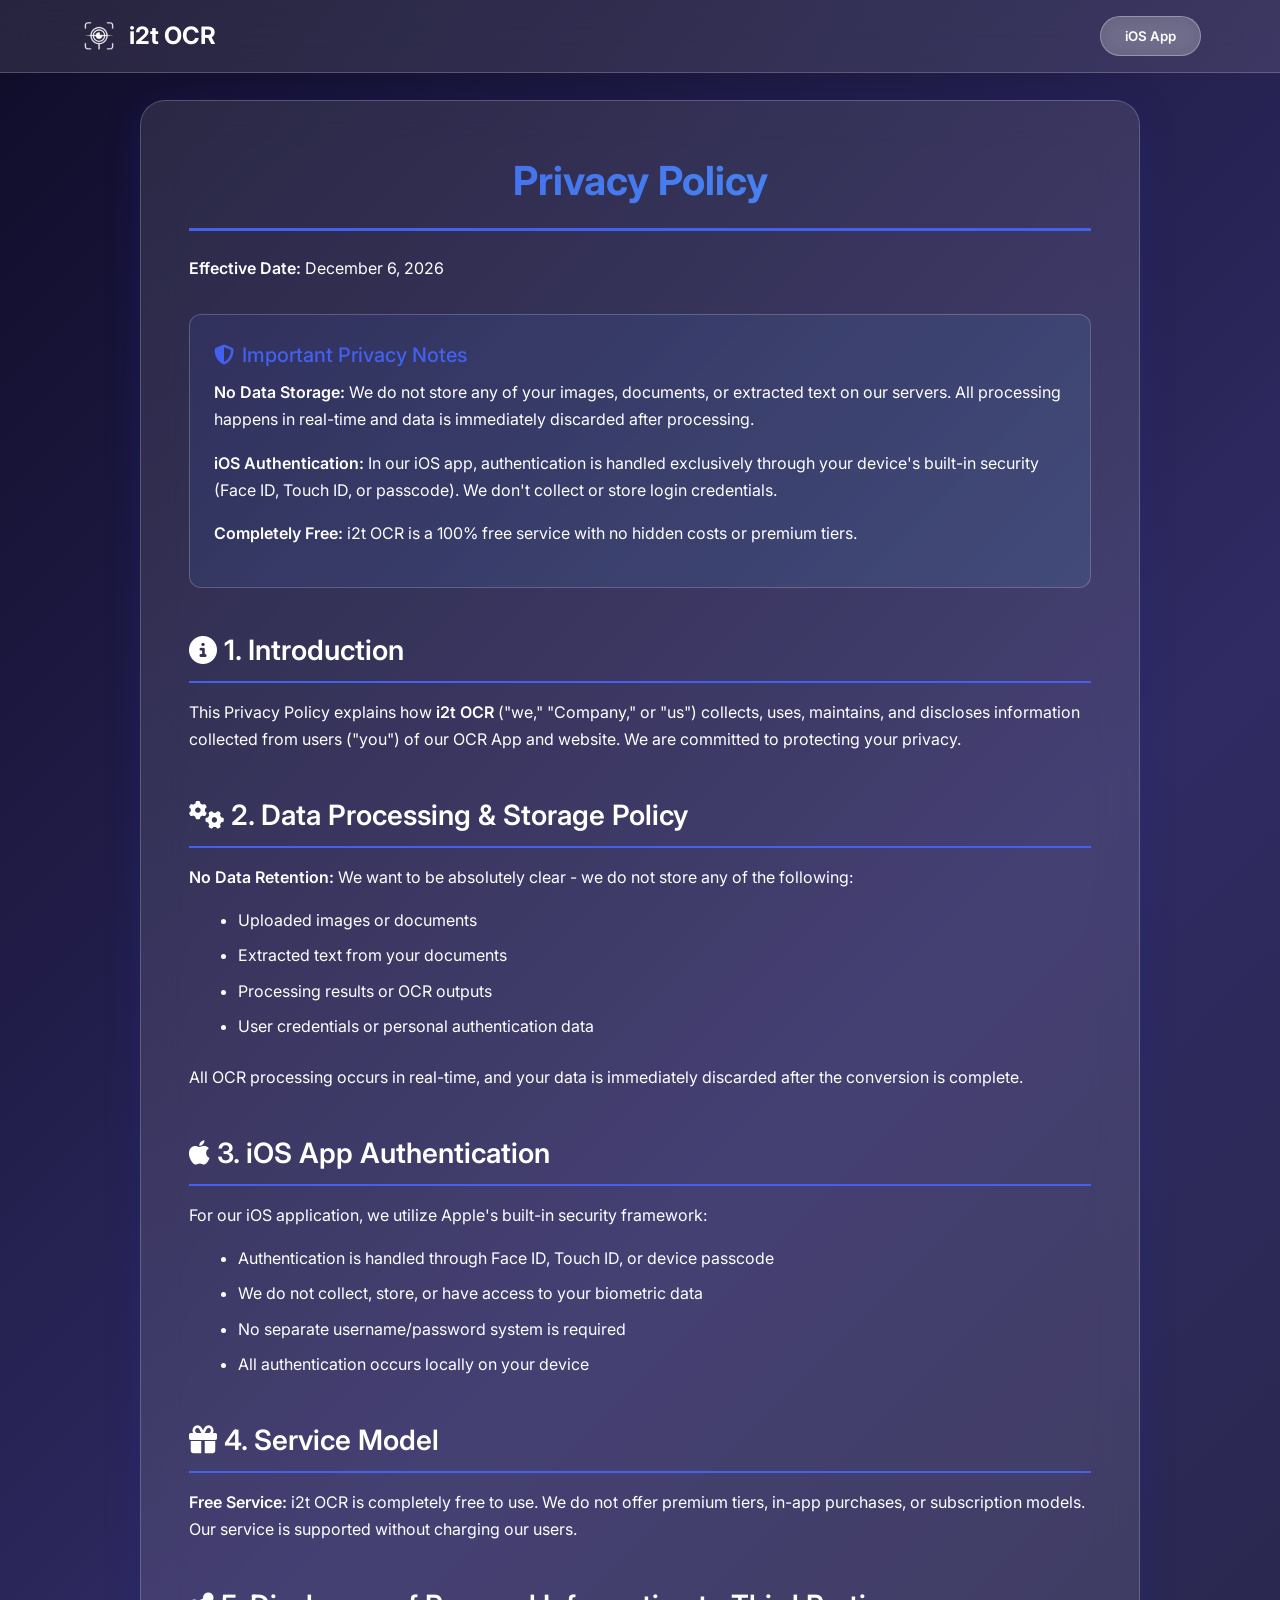
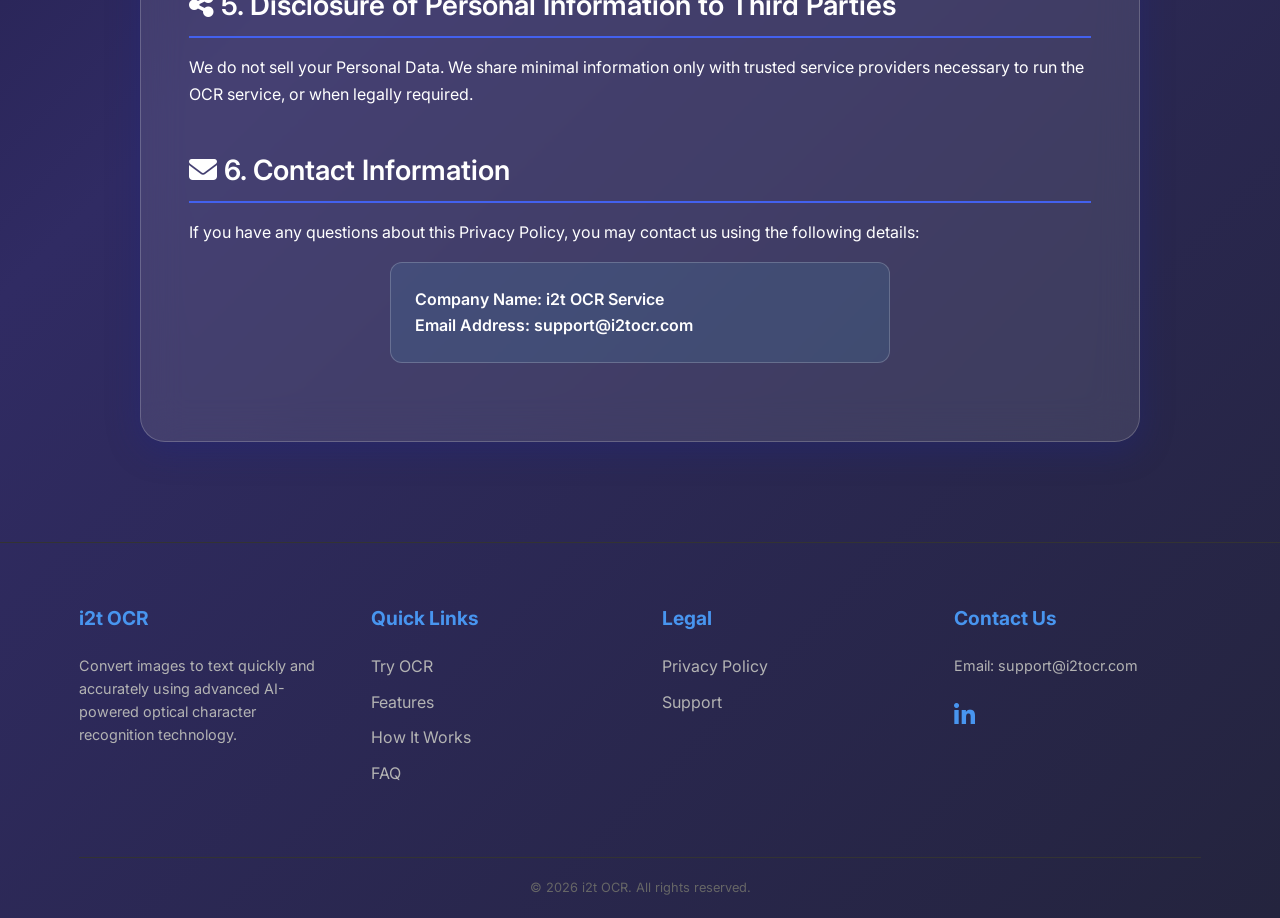
==== privacy-policy.html @ 068837be "config" ====
<!DOCTYPE html>
<html lang="en">

<head>
    <meta charset="UTF-8">
    <meta name="viewport" content="width=device-width, initial-scale=1.0">
    <title>Privacy Policy - i2t OCR</title>

    <!-- Meta & Favicon -->
    <link rel="icon" type="image/png" href="logo.png">
    
    <!-- External Stylesheets -->
    <link rel="stylesheet" href="https://cdnjs.cloudflare.com/ajax/libs/font-awesome/6.4.0/css/all.min.css">
    <link href="https://fonts.googleapis.com/css2?family=Inter:wght@300;400;500;600;700&display=swap" rel="stylesheet">
    
    <!-- Main CSS File -->
    <link rel="stylesheet" href="style.css">
    
    <!-- Page-specific Styles -->
    <style>
        /* =======================================================================
           === PRIVACY POLICY PAGE SPECIFIC STYLES ===
           ======================================================================= */
        
        .policy-page {
            background: linear-gradient(135deg, #0f0c29 0%, #302b63 50%, #24243e 100%);
            min-height: 100vh;
        }

        .main-content {
            padding: 120px 0 60px;
        }

        .legal-page-container {
            background: var(--glass-bg);
            backdrop-filter: var(--backdrop-blur);
            -webkit-backdrop-filter: var(--backdrop-blur);
            border: 1px solid var(--glass-border);
            border-radius: 25px;
            padding: 3rem;
            box-shadow: var(--glass-shadow);
            margin: 0 auto;
            max-width: 1000px;
        }

        .legal-page-container h1 {
            font-size: 2.5rem;
            margin-bottom: 1.5rem;
            font-weight: 700;
            background: linear-gradient(135deg, var(--primary), var(--primary-light));
            -webkit-background-clip: text;
            -webkit-text-fill-color: transparent;
            background-clip: text;
            text-align: center;
        }

        .legal-page-container h2 {
            font-size: 1.75rem;
            margin: 2.5rem 0 1rem;
            color: var(--text-primary);
            font-weight: 600;
            border-bottom: 2px solid var(--primary);
            padding-bottom: 0.5rem;
        }

        .legal-page-container h3 {
            font-size: 1.25rem;
            margin: 1.5rem 0 0.5rem;
            color: var(--text-primary);
            font-weight: 500;
        }

        .legal-page-container p {
            margin-bottom: 1rem;
            color: var(--text-secondary);
            line-height: 1.7;
        }

        .legal-page-container strong {
            color: var(--text-primary);
            font-weight: 600;
        }

        /* Highlight Box */
        .highlight-box {
            background: linear-gradient(135deg, rgba(67, 97, 238, 0.1), rgba(76, 201, 240, 0.1));
            border-left: 4px solid var(--primary);
            padding: 1.5rem;
            margin: 2rem 0;
            border-radius: 12px;
            border: 1px solid var(--glass-border);
        }

        .highlight-box h3 {
            color: var(--primary);
            margin-top: 0;
            display: flex;
            align-items: center;
            gap: 0.5rem;
        }

        /* Contact Info */
        .contact-info {
            background: rgba(76, 201, 240, 0.1);
            padding: 1.5rem;
            border-radius: 12px;
            margin-top: 1rem;
            border: 1px solid var(--glass-border);
        }

        /* List Styles */
        ul {
            margin-left: 1.5rem;
            margin-bottom: 1.5rem;
        }

        li {
            color: var(--text-primary);
            margin-bottom: 0.5rem;
            line-height: 1.6;
        }

        /* Responsive Design */
        @media (max-width: 768px) {
            .legal-page-container {
                padding: 1.5rem;
                margin: 1rem;
            }
            
            .legal-page-container h1 {
                font-size: 2rem;
            }
            
            .legal-page-container h2 {
                font-size: 1.3rem;
            }
        }

        @media (max-width: 480px) {
            .main-content {
                padding: 100px 0 40px;
            }
            
            .legal-page-container {
                padding: 1rem;
            }
            
            .legal-page-container h1 {
                font-size: 1.75rem;
            }
        }
    </style>
</head>

<body class="policy-page">
    <!-- ======================================================================= -->
    <!-- === HEADER SECTION === -->
    <!-- ======================================================================= -->
    <header>
        <div class="container">
            <nav class="navbar">
                <div class="logo">
                    <img src="logo.png" alt="i2t OCR Logo" class="logo-image">
                    <span>i2t OCR</span>
                </div>
                <button class="cta-button" id="iosAppCta">iOS App</button>
            </nav>
        </div>
    </header>

    <!-- ======================================================================= -->
    <!-- === MAIN CONTENT SECTION === -->
    <!-- ======================================================================= -->
    <section class="main-content">
        <div class="container">
            <div class="legal-page-container">
                
                <!-- Page Title and Effective Date -->
                <h1>Privacy Policy</h1>
                <p><strong>Effective Date:</strong> <span id="currentDate"></span></p>

                <!-- Important Privacy Notes -->
                <div class="highlight-box">
                    <h3><i class="fas fa-shield-alt"></i> Important Privacy Notes</h3>
                    <p><strong>No Data Storage:</strong> We do not store any of your images, documents, or extracted text on our servers. All processing happens in real-time and data is immediately discarded after processing.</p>
                    <p><strong>iOS Authentication:</strong> In our iOS app, authentication is handled exclusively through your device's built-in security (Face ID, Touch ID, or passcode). We don't collect or store login credentials.</p>
                    <p><strong>Completely Free:</strong> i2t OCR is a 100% free service with no hidden costs or premium tiers.</p>
                </div>

                <!-- 1. Introduction -->
                <h2><i class="fas fa-info-circle"></i> 1. Introduction</h2>
                <p>This Privacy Policy explains how <strong>i2t OCR</strong> ("we," "Company," or "us") collects, uses, maintains, and discloses information collected from users ("you") of our OCR App and website. We are committed to protecting your privacy.</p>

                <!-- 3. Data Processing & Storage Policy -->
                <h2><i class="fas fa-cogs"></i> 2. Data Processing & Storage Policy</h2>
                <p><strong>No Data Retention:</strong> We want to be absolutely clear - we do not store any of the following:</p>
                <ul>
                    <li>Uploaded images or documents</li>
                    <li>Extracted text from your documents</li>
                    <li>Processing results or OCR outputs</li>
                    <li>User credentials or personal authentication data</li>
                </ul>
                <p>All OCR processing occurs in real-time, and your data is immediately discarded after the conversion is complete.</p>

                <!-- 4. iOS App Authentication -->
                <h2><i class="fab fa-apple"></i> 3. iOS App Authentication</h2>
                <p>For our iOS application, we utilize Apple's built-in security framework:</p>
                <ul>
                    <li>Authentication is handled through Face ID, Touch ID, or device passcode</li>
                    <li>We do not collect, store, or have access to your biometric data</li>
                    <li>No separate username/password system is required</li>
                    <li>All authentication occurs locally on your device</li>
                </ul>

                <!-- 5. Service Model -->
                <h2><i class="fas fa-gift"></i> 4. Service Model</h2>
                <p><strong>Free Service:</strong> i2t OCR is completely free to use. We do not offer premium tiers, in-app purchases, or subscription models. Our service is supported without charging our users.</p>

                <!-- 8. Disclosure of Personal Information -->
                <h2><i class="fas fa-share-alt"></i> 5. Disclosure of Personal Information to Third Parties</h2>
                <p>We do not sell your Personal Data. We share minimal information only with trusted service providers necessary to run the OCR service, or when legally required.</p>

                <!-- 9. Contact Information -->
                <h2><i class="fas fa-envelope"></i> 6. Contact Information</h2>
                <p>If you have any questions about this Privacy Policy, you may contact us using the following details:</p>
                <div class="contact-info">
                    <strong>Company Name: i2t OCR Service</strong><br>
                    <strong>Email Address: support@i2tocr.com</strong>
                </div>

            </div>
        </div>
    </section>

    <!-- ======================================================================= -->
    <!-- === FOOTER SECTION === -->
    <!-- ======================================================================= -->
    <footer>
        <div class="container">
            <div class="footer-grid">
                
                <div class="footer-column about">
                    <h3>i2t OCR</h3>
                    <p>Convert images to text quickly and accurately using advanced AI-powered optical character recognition technology.</p>
                </div>

                <div class="footer-column links">
                    <h3>Quick Links</h3>
                    <ul>
                        <li><a href="index.html#ocr-tool">Try OCR</a></li>
                        <li><a href="index.html#features">Features</a></li>
                        <li><a href="index.html#how-it-works">How It Works</a></li>
                        <li><a href="faq.html">FAQ</a></li>
                    </ul>
                </div>

                <div class="footer-column legal">
                    <h3>Legal</h3>
                    <ul>
                        <li><a href="privacy-policy.html">Privacy Policy</a></li>
                        <li><a href="support.html">Support</a></li>
                    </ul>
                </div>

                <div class="footer-column contact">
                    <h3>Contact Us</h3>
                    <p>Email: <a href="mailto:support@i2tocr.com">support@i2tocr.com</a></p>
                    <div class="social-icons">
                        <a href="#" target="_blank" aria-label="LinkedIn">
                            <i class="fab fa-linkedin-in"></i>
                        </a>
                    </div>
                </div>

            </div>

            <div class="footer-bottom">
                <p>&copy; <span id="currentYear"></span> i2t OCR. All rights reserved.</p>
            </div>
        </div>
    </footer>

    <!-- ======================================================================= -->
    <!-- === JAVASCRIPT === -->
    <!-- ======================================================================= -->
    <script>
        /**
         * Initialize Privacy Policy Page
         */
        document.addEventListener('DOMContentLoaded', function() {
            // Set current date for effective date
            const currentDate = new Date().toLocaleDateString('en-US', {
                year: 'numeric',
                month: 'long',
                day: 'numeric'
            });
            document.getElementById('currentDate').textContent = currentDate;

            // Set current year in footer
            document.getElementById('currentYear').textContent = new Date().getFullYear();

            // iOS App CTA button functionality
            document.getElementById('iosAppCta').addEventListener('click', function() {
                alert('The iOS App is Coming Soon! Stay tuned for updates.');
                // Replace with actual App Store link when available:
                // window.open('https://apps.apple.com/app/your-app-id', '_blank');
            });

            // Add smooth scrolling for anchor links
            document.querySelectorAll('a[href^="#"]').forEach(anchor => {
                anchor.addEventListener('click', function (e) {
                    e.preventDefault();
                    const target = document.querySelector(this.getAttribute('href'));
                    if (target) {
                        target.scrollIntoView({
                            behavior: 'smooth',
                            block: 'start'
                        });
                    }
                });
            });
        });

        /**
         * Sticky header effect
         */
        window.addEventListener('scroll', function() {
            const header = document.querySelector('header');
            if (window.scrollY > 50) {
                header.style.boxShadow = '0 2px 10px rgba(0, 0, 0, 0.1)';
            } else {
                header.style.boxShadow = 'none';
            }
        });
    </script>
</body>

</html>
---- style.css ----
/* =======================================================================
   === 1. RESET & BASE STYLES ===
   ======================================================================= */
* {
    margin: 0;
    padding: 0;
    box-sizing: border-box;
    font-family: 'Inter', 'Segoe UI', Tahoma, Geneva, Verdana, sans-serif;
}

:root {
    --primary: #4361ee;
    --primary-light: #4895ef;
    --success: #4cc9f0;
    
    /* Glass morphism variables */
    --glass-bg: rgba(255, 255, 255, 0.1);
    --glass-border: rgba(255, 255, 255, 0.2);
    --glass-shadow: 0 8px 32px 0 rgba(31, 38, 135, 0.37);
    --backdrop-blur: blur(20px);
}

body {
    /* Deep blue/purple gradient for a tech/cyber feel */
    background: linear-gradient(135deg, #0f0c29 0%, #302b63 50%, #24243e 100%);
    color: white;
    line-height: 1.6;
    min-height: 100vh;
    overflow-x: hidden;
}

.container {
    width: 90%;
    max-width: 1200px;
    margin: 0 auto;
    padding: 0 15px;
}

/* =======================================================================
   === 2. VISUAL EFFECTS (Background & Animations) ===
   ======================================================================= */

/* Particle Background (Placeholder for particles.js) */
#particles-js {
    position: fixed;
    width: 100%;
    height: 100%;
    top: 0;
    left: 0;
    z-index: -2;
}

/* Digital Rain Effect */
.digital-rain {
    position: fixed;
    top: 0;
    left: 0;
    width: 100%;
    height: 100%;
    pointer-events: none;
    z-index: -1;
    opacity: 0.05;
}

.rain-column {
    position: absolute;
    top: -100px;
    color: #0f0; /* Classic Matrix Green */
    font-family: 'Courier New', monospace;
    font-size: 16px;
    font-weight: bold;
    text-shadow: 0 0 5px #0f0;
    animation: rain 20s linear infinite;
    line-height: 1.2;
}

@keyframes rain {
    0% {
        transform: translateY(-100px);
        opacity: 0;
    }
    10% {
        opacity: 1;
    }
    90% {
        opacity: 1;
    }
    100% {
        transform: translateY(100vh);
        opacity: 0;
    }
}

/* Neural Network Visualization */
.neural-section {
    padding: 5rem 0;
    background: rgba(255, 255, 255, 0.05);
}

.neural-network {
    position: relative;
    height: 300px;
    background: rgba(0, 0, 0, 0.3);
    border-radius: 20px;
    overflow: hidden;
    margin-top: 2rem;
}

.node {
    position: absolute;
    width: 12px;
    height: 12px;
    background: var(--primary-light);
    border-radius: 50%;
    box-shadow: 0 0 10px var(--primary-light);
    z-index: 2;
    animation: pulse 2s ease-in-out infinite;
}

.connection {
    position: absolute;
    height: 2px;
    background: linear-gradient(90deg, transparent, var(--primary-light), transparent);
    transform-origin: left center;
    z-index: 1;
    animation: transmit 3s linear infinite;
}

@keyframes pulse {
    0%, 100% {
        transform: scale(1);
        opacity: 0.7;
    }
    50% {
        transform: scale(1.3);
        opacity: 1;
    }
}

@keyframes transmit {
    0% {
        width: 0%;
        opacity: 0;
    }
    50% {
        width: 100%;
        opacity: 1;
    }
    100% {
        width: 100%;
        opacity: 0;
    }
}

/* Ripple effect styles for buttons */
.ripple {
    position: absolute;
    border-radius: 50%;
    background-color: rgba(255, 255, 255, 0.7);
    transform: scale(0);
    animation: ripple-animation 0.6s linear;
}

@keyframes ripple-animation {
    to {
        transform: scale(4);
        opacity: 0;
    }
}

.btn, .cta-button, .app-btn {
    position: relative;
    overflow: hidden;
}

/* =======================================================================
   === 3. HEADER & NAVIGATION ===
   ======================================================================= */
header {
    /* Glass morphism effect for header */
    background: rgba(255, 255, 255, 0.1);
    backdrop-filter: var(--backdrop-blur);
    -webkit-backdrop-filter: var(--backdrop-blur);
    border-bottom: 1px solid rgba(255, 255, 255, 0.2);
    position: fixed;
    width: 100%;
    top: 0;
    z-index: 1000;
    transition: box-shadow 0.3s ease; /* Transition for sticky header shadow */
}

.navbar {
    display: flex;
    justify-content: space-between;
    align-items: center;
    padding: 1rem 0;
}

.logo {
    display: flex;
    align-items: center;
    gap: 10px;
    color: white;
    font-size: 1.5rem;
    font-weight: 700;
}

.logo-image {
    filter: brightness(0) invert(1);
    width: 40px;
    height: 40px;
    transition: filter 0.3s ease;
}

.cta-button {
    background: rgba(255, 255, 255, 0.2);
    color: white;
    border: 1px solid rgba(255, 255, 255, 0.3);
    padding: 0.7rem 1.5rem;
    border-radius: 50px;
    font-weight: 600;
    cursor: pointer;
    transition: all 0.3s;
    backdrop-filter: blur(10px);
    text-decoration: none;
    display: inline-block;
}

.cta-button:hover {
    background: rgba(255, 255, 255, 0.3);
    transform: translateY(-2px);
}


/* =======================================================================
   === 4. BUTTONS & UTILITY STYLES ===
   ======================================================================= */
.btn {
    transition: all 0.3s ease;
    padding: 1rem 2rem;
    border-radius: 50px;
    font-weight: 600;
    text-decoration: none;
    transition: all 0.3s;
    display: inline-block;
    text-align: center;
    border: none;
    cursor: pointer;
    backdrop-filter: blur(10px);
}

.btn-primary {
    background: rgba(255, 255, 255, 0.9);
    color: var(--primary);
    border: 1px solid rgba(255, 255, 255, 0.3);
}

.btn-primary:hover {
    transform: translateY(-3px);
    box-shadow: 0 15px 30px rgba(0, 0, 0, 0.2);
    background: rgba(255, 255, 255, 1);
}

.btn-secondary {
    background: rgba(255, 255, 255, 0.1);
    color: white;
    border: 2px solid rgba(255, 255, 255, 0.3);
}

.btn-secondary:hover {
    background: rgba(255, 255, 255, 0.2);
    transform: translateY(-3px);
}

.section-title {
    text-align: center;
    margin-bottom: 4rem;
}

.section-title h2 {
    font-size: 2.5rem;
    margin-bottom: 1rem;
    font-weight: 700;
}

.section-title p {
    font-size: 1.2rem;
    max-width: 600px;
    margin: 0 auto;
    opacity: 0.9;
}


/* =======================================================================
   === 5. HERO & MOCKUP ===
   ======================================================================= */
.hero {
    padding: 8rem 0 5rem;
    position: relative;
    overflow: hidden;
}

.hero-content {
    display: grid;
    grid-template-columns: 1fr 1fr;
    gap: 3rem;
    align-items: center;
    position: relative;
    z-index: 1;
}

.hero-text h1 {
    font-size: 3rem;
    margin-bottom: 1rem;
    font-weight: 700;
}

.hero-text p {
    font-size: 1.3rem;
    margin-bottom: 2rem;
    opacity: 0.9;
}

.hero-buttons {
    display: flex;
    gap: 1rem;
}

/* iPhone Mockup Styles */
.phone-mockup {
    width: 320px;
    height: 640px;
    background: #000;
    border-radius: 50px;
    padding: 10px;
    margin: 0 auto;
    position: relative;
    box-shadow: 
        0 0 0 10px #1a1a1a,
        0 0 0 12px #3a3a3a,
        0 0 0 14px #1a1a1a,
        0 25px 50px rgba(0, 0, 0, 0.8);
    transform: perspective(1000px) rotateY(-5deg) rotateX(5deg);
    transition: transform 0.5s ease;
    animation: float 6s ease-in-out infinite;
}

@keyframes float {
    0%, 100% {
        transform: perspective(1000px) rotateY(-5deg) rotateX(5deg) translateY(0);
    }
    50% {
        transform: perspective(1000px) rotateY(-5deg) rotateX(5deg) translateY(-20px);
    }
}

.phone-screen {
    width: 100%;
    height: 100%;
    background: rgba(255, 255, 255, 0.95);
    border-radius: 40px;
    overflow: hidden;
    display: flex;
    flex-direction: column;
    box-shadow: inset 0 0 20px rgba(0, 0, 0, 0.1);
    position: relative;
}

.notch {
    position: absolute;
    top: 0;
    left: 50%;
    transform: translateX(-50%);
    width: 180px;
    height: 30px;
    background: #000;
    border-radius: 0 0 20px 20px;
    z-index: 10;
}

.app-interface {
    flex: 1;
    display: flex;
    flex-direction: column;
    margin-top: 30px;
}

.app-header {
    background: linear-gradient(135deg, var(--primary), var(--primary-light));
    color: white;
    padding: 1.5rem;
    text-align: center;
    font-weight: 600;
    display: flex;
    align-items: center;
    justify-content: center;
    gap: 0.5rem;
    font-size: 1.1rem;
    border-radius: 20px 20px 0 0;
}

.app-content {
    flex: 1;
    padding: 2rem;
    display: flex;
    flex-direction: column;
    justify-content: space-between;
    background: #f8f9fa;
}

.scan-area {
    flex: 1;
    border: 3px dashed var(--primary-light);
    border-radius: 20px;
    display: flex;
    align-items: center;
    justify-content: center;
    position: relative;
    overflow: hidden;
    background: rgba(255, 255, 255, 0.8);
    margin-bottom: 2rem;
}

.scan-line {
    position: absolute;
    top: 0;
    left: 0;
    width: 100%;
    height: 4px;
    background: linear-gradient(90deg, transparent, var(--primary), transparent);
    animation: scan 2s ease-in-out infinite;
}

@keyframes scan {
    0% { top: 0; opacity: 0; }
    50% { opacity: 1; }
    100% { top: 100%; opacity: 0; }
}

.app-buttons {
    display: flex;
    gap: 1rem;
}

.app-btn {
    flex: 1;
    background: linear-gradient(135deg, var(--primary), var(--primary-light));
    color: white;
    border: none;
    padding: 1rem;
    border-radius: 15px;
    font-weight: 600;
    cursor: pointer;
    transition: all 0.3s;
}

.app-btn:hover {
    transform: translateY(-2px);
    box-shadow: 0 10px 20px rgba(67, 97, 238, 0.3);
}

/* =======================================================================
   === 6. FEATURES & HOW IT WORKS ===
   ======================================================================= */
.features {
    padding: 5rem 0;
}

.features-grid {
    display: grid;
    grid-template-columns: repeat(auto-fit, minmax(300px, 1fr));
    gap: 2.5rem;
}

.feature-card {
    /* Glass morphism for cards */
    background: var(--glass-bg);
    backdrop-filter: var(--backdrop-blur);
    -webkit-backdrop-filter: var(--backdrop-blur);
    border: 1px solid var(--glass-border);
    border-radius: 25px;
    padding: 2.5rem;
    transition: all 0.3s ease;
    text-align: center;
    box-shadow: var(--glass-shadow);
}

.feature-card:hover {
    transform: translateY(-15px);
    background: rgba(255, 255, 255, 0.15);
    box-shadow: 0 15px 40px rgba(31, 38, 135, 0.5);
}

.feature-icon {
    background: rgba(255, 255, 255, 0.2);
    width: 90px;
    height: 90px;
    border-radius: 50%;
    display: flex;
    align-items: center;
    justify-content: center;
    margin: 0 auto 2rem;
    color: white;
    font-size: 2.2rem;
    border: 2px solid rgba(255, 255, 255, 0.3);
}

.how-it-works {
    padding: 5rem 0;
    background: rgba(255, 255, 255, 0.05);
    backdrop-filter: blur(10px);
}

.steps {
    display: flex;
    justify-content: space-between;
    flex-wrap: wrap;
    margin-top: 3rem;
}

.step {
    flex: 1;
    min-width: 250px;
    text-align: center;
    padding: 0 2rem;
    position: relative;
}

.step-number {
    width: 70px;
    height: 70px;
    background: rgba(255, 255, 255, 0.2);
    color: white;
    border-radius: 50%;
    display: flex;
    align-items: center;
    justify-content: center;
    font-size: 1.8rem;
    font-weight: 700;
    margin: 0 auto 2rem;
    border: 2px solid rgba(255, 255, 255, 0.3);
    backdrop-filter: blur(10px);
}

/* =======================================================================
   === 7. OCR TOOL SPECIFIC STYLES ===
   ======================================================================= */
.ocr-tool-section {
    padding: 5rem 0;
    background: rgba(0, 0, 0, 0.2);
    border-top: 1px solid rgba(255, 255, 255, 0.1);
    border-bottom: 1px solid rgba(255, 255, 255, 0.1);
}

.ocr-interface-box {
    max-width: 900px;
    margin: 0 auto;
    /* Glass effect for main tool box */
    background: var(--glass-bg);
    backdrop-filter: var(--backdrop-blur);
    -webkit-backdrop-filter: var(--backdrop-blur);
    border: 1px solid var(--glass-border);
    border-radius: 25px;
    padding: 3rem;
    box-shadow: var(--glass-shadow);
}

.upload-area {
    text-align: center;
    border: 3px dashed var(--success);
    border-radius: 15px;
    padding: 4rem 2rem;
    transition: all 0.3s ease;
    cursor: pointer;
}

.upload-area:hover {
    background: rgba(76, 201, 240, 0.1);
    border-color: var(--primary);
}

.upload-icon {
    font-size: 3rem;
    color: var(--success);
    margin-bottom: 1rem;
}

.file-input-hidden {
    display: none;
}

/* Comparison and Output Area */
.tool-comparison {
    display: grid;
    grid-template-columns: 1fr 1fr;
    gap: 2rem;
    margin-top: 1rem;
    display: none; /* Initially hidden, shown by JS after upload */
}

.tool-item h4 {
    margin-bottom: 1rem;
    font-weight: 500;
}

.image-preview, .text-output {
    min-height: 250px;
    background: rgba(0, 0, 0, 0.3);
    border-radius: 10px;
    padding: 1rem;
    display: flex;
    flex-direction: column;
    align-items: center;
    justify-content: center;
    border: 1px solid rgba(255, 255, 255, 0.1);
    position: relative;
}

#imagePreview img {
    max-width: 100%;
    max-height: 230px;
    border-radius: 8px;
    object-fit: contain;
}

.text-output {
    padding: 0; 
    justify-content: space-between;
}

#extractedText {
    width: 100%;
    flex-grow: 1;
    background: transparent;
    color: white;
    border: none;
    resize: none;
    padding: 1rem;
    font-size: 1rem;
    line-height: 1.6;
    outline: none;
}

/* Process Controls (Run OCR & Reset) */
.process-controls {
    display: flex; 
    justify-content: center;
    gap: 1.5rem; 
    margin-top: 2rem;
    display: none; /* Initially hidden, shown by JS after upload */
}

.btn-large {
    padding: 1rem 3rem;
    font-size: 1.1rem;
    flex: 0 1 250px; /* Allow buttons to grow, but limit max width */
}

/* OCR Button Animation States */
@keyframes button-pulse {
    0%, 100% {
        box-shadow: 0 0 0 0 rgba(76, 201, 240, 0.4); 
    }
    70% {
        box-shadow: 0 0 0 10px rgba(76, 201, 240, 0);
    }
}

.process-controls .btn-primary {
    animation: button-pulse 2s infinite; 
}

.btn.animating {
    transform: scale(0.95);
    border-color: #f72585 !important;
    box-shadow: 0 0 15px #f72585, 0 0 5px #f72585 inset;
}

/* Specific styling for the secondary button (New Scan) */
.process-controls .btn-secondary {
    background: transparent;
    border: 1px solid rgba(255, 255, 255, 0.3);
    color: white; 
}

.process-controls .btn-secondary:hover {
    border-color: var(--primary); 
    background: rgba(76, 201, 240, 0.1);
}

/* Copy button specific style */
#copyButton {
    background: rgba(255, 255, 255, 0.1);
    color: white;
    border: none;
    width: 100%;
    padding: 0.8rem;
    border-radius: 0 0 10px 10px;
    font-size: 0.9rem;
    display: flex;
    align-items: center;
    justify-content: center;
    gap: 0.5rem;
}

#copyButton:hover {
    background: rgba(255, 255, 255, 0.2);
    transform: none; 
}

.modal-backdrop {
    position: fixed;
    top: 0;
    left: 0;
    width: 100%;
    height: 100%;
    background-color: rgba(0, 0, 0, 0.8);
    backdrop-filter: blur(5px);
    z-index: 2000; 
    display: none; 
    justify-content: center;
    align-items: center;
    opacity: 0;
    transition: opacity 0.3s ease;
}

.modal-backdrop.is-visible {
    display: flex;
    opacity: 1;
}

.modal-content {
    background: linear-gradient(135deg, #1e1e3f, #3a3a60);
    border: 1px solid var(--success);
    border-radius: 15px;
    padding: 2rem;
    width: 90%;
    max-width: 400px;
    box-shadow: 0 10px 30px rgba(0, 0, 0, 0.5);
    transform: scale(0.9);
    transition: transform 0.3s ease;
}

.modal-backdrop.is-visible .modal-content {
    transform: scale(1);
}

.modal-content h3 {
    color: var(--success);
    margin-bottom: 0.5rem;
}

.modal-content p {
    color: rgba(255, 255, 255, 0.8);
    margin-bottom: 1.5rem;
}

.language-dropdown-modal {
    appearance: none;
    width: 100%;
    padding: 0.75rem 1rem;
    border-radius: 8px;
    background: rgba(255, 255, 255, 0.15);
    color: white;
    border: 1px solid rgba(255, 255, 255, 0.4);
    font-size: 1rem;
    cursor: pointer;
    margin-bottom: 1.5rem;
}

.language-dropdown-modal option {
    background: #1e1e3f;
    color: white;
}

.modal-footer {
    display: flex;
    justify-content: flex-end;
    gap: 1rem;
}

@media (max-width: 768px) {
    .navbar {
        flex-direction: column;
        padding: 1rem 0;
        gap: 1rem;
    }

    .hero-content {
        grid-template-columns: 1fr;
        text-align: center;
        gap: 2rem;
    }

    .hero-text h1 {
        font-size: 2.2rem;
    }

    .hero-buttons {
        flex-direction: column;
        align-items: center;
        gap: 1rem;
    }

    .btn {
        width: 100%;
        max-width: 280px;
    }

    .phone-mockup {
        width: 280px;
        height: 560px;
    }

    .steps {
        flex-direction: column;
        gap: 3rem;
    }

    .demo-comparison {
        grid-template-columns: 1fr;
        gap: 2rem;
    }
    
    .feature-card {
        padding: 2rem;
    }
    
    .section-title h2 {
        font-size: 2rem;
    }
    
    .neural-network {
        height: 200px;
    }

    .process-controls {
        flex-direction: column;
        gap: 1rem;
    }

    .btn-large {
        width: 100%;
        max-width: none;
    }
}

@media (max-width: 600px) {
    .ocr-interface-box {
        padding: 1.5rem;
    }
    .tool-comparison {
        grid-template-columns: 1fr;
        gap: 1.5rem;
    }
}

.ocr-loading-overlay {
    position: absolute;
    top: 0;
    left: 0;
    width: 100%;
    height: 100%;

    background-color: rgba(18, 18, 18, 0.9); 
    backdrop-filter: blur(5px);
    display: flex;
    justify-content: center;
    align-items: center;
    z-index: 100;
    border-radius: 10px;
    animation: fadeIn 0.3s ease-out; 
}

@keyframes fadeIn {
    from { opacity: 0; }
    to { opacity: 1; }
}

.ocr-loading-overlay {
    position: absolute;
    top: 0;
    left: 0;
    width: 100%;
    height: 100%;
    background-color: rgba(18, 18, 18, 0.9); 
    backdrop-filter: blur(5px);
    display: flex;
    justify-content: center;
    align-items: center;
    z-index: 100;
    border-radius: 10px;
    animation: fadeIn 0.3s ease-out; 
}

@keyframes fadeIn {
    from { opacity: 0; }
    to { opacity: 1; }
}

.loading-content {
    display: flex;
    flex-direction: column;
    align-items: center;
    color: var(--primary-light);
    font-size: 1.2em;
    font-weight: 600;
}

@keyframes spin {
    0% { transform: rotate(0deg); }
    100% { transform: rotate(360deg); }
}

@keyframes scan-small {
    0% { transform: translateX(-100%); }
    50% { transform: translateX(100%); }
    100% { transform: translateX(-100%); }
}

.tool-comparison {
    position: relative;
}


/* === Modern AI Loader === */
.ai-loader-overlay {
    position: absolute;
    inset: 0;
    background: rgba(0, 0, 0, 0.65);
    backdrop-filter: blur(6px);
    display: flex;
    align-items: center;
    justify-content: center;
    z-index: 3000;
}

.ai-loader-container {
    display: flex;
    flex-direction: column;
    align-items: center;
    gap: 18px;
    color: #fff;
    font-size: 1.2rem;
}

.ai-loader {
    width: 80px;
    height: 80px;
    position: relative;
}

.ai-loader div {
    position: absolute;
    border: 4px solid transparent;
    border-top-color: #4cc9f0;
    border-radius: 50%;
    animation: aiSpin 1.2s linear infinite;
}

.ai-loader div:nth-child(1) {
    width: 80px;
    height: 80px;
    animation-duration: 1.4s;
}

.ai-loader div:nth-child(2) {
    width: 55px;
    height: 55px;
    top: 12.5px;
    left: 12.5px;
    animation-duration: 1s;
}

.ai-loader div:nth-child(3) {
    width: 30px;
    height: 30px;
    top: 25px;
    left: 25px;
    animation-duration: 0.8s;
    border-top-color: #f72585;
}

@keyframes aiSpin {
    0% { transform: rotate(0deg); }
    100% { transform: rotate(360deg); }
}


/* =======================================================================
   --- FOOTER STYLES ---
   ======================================================================= */

footer {
    background-color: transparent; /* Dark background */
    color: #b3b3b3; /* Light grey text */
    padding: 60px 0 20px 0;
    border-top: 1px solid #333;
}

.footer-grid {
    display: flex;
    justify-content: space-between;
    gap: 30px;
    padding-bottom: 40px;
    flex-wrap: wrap;
}

.footer-column {
    flex-basis: 22%; /* Adjust column width */
    min-width: 150px;
}

.footer-column h3 {
    color: var(--primary-light); /* Light blue titles */
    font-size: 1.2em;
    margin-bottom: 20px;
}

.footer-column p {
    font-size: 0.9em;
}

.footer-column ul {
    list-style: none;
    padding: 0;
    margin: 0;
}

.footer-column ul li {
    margin-bottom: 10px;
}

.footer-column a {
    color: #b3b3b3;
    text-decoration: none;
    transition: color 0.3s;
}

.footer-column a:hover {
    color: var(--primary); /* Hover effect using primary color */
}

.social-icons {
    margin-top: 20px;
}

.social-icons a {
    font-size: 1.5em;
    margin-right: 15px;
    color: var(--primary-light);
}

.footer-bottom {
    text-align: center;
    border-top: 1px solid #333;
    padding-top: 20px;
    margin-top: 20px;
}

.footer-bottom p {
    font-size: 0.8em;
    color: #666;
}

/* Responsive adjustments for Footer */
@media (max-width: 768px) {
    .footer-grid {
        justify-content: flex-start;
    }
    .footer-column {
        flex-basis: 45%;
        margin-bottom: 30px;
    }
}


/* =======================================================================
   --- LEGAL & SUPPORT PAGE STYLES (privacy-policy.html, support.html) ---
   ======================================================================= */

/* --- 1. General Page Structure --- 
*/

/* Body background for legal/support pages (assuming a light background) */
.policy-page, .support-page {
    background-color: #f9f9f9;
}

/* Add padding for content below the fixed header */
.policy-page .main-content, .support-page .main-content {
    padding-top: 100px; 
    padding-bottom: 100px;
    min-height: 80vh; /* Ensure content area is tall enough */
}

/* Main content box (replaces standard .container for a boxed look) */
.legal-page-container {
    max-width: 900px;
    margin: 0 auto;
    padding: 30px 40px;
    background: transparent;
    border-radius: 12px;
    /* Soft shadow for a modern look */
    box-shadow: 0 8px 20px rgba(0, 0, 0, 0.08); 
    text-align: left;
}

/* --- 2. Typography & Headings --- 
*/

.legal-page-container h1 {
    font-size: 2.5em;
    color: #2c3e50; /* Dark text for primary titles */
    /* Highlight using your primary color (var(--primary) is usually #4cc9f0) */
    border-bottom: 3px solid var(--primary); 
    padding-bottom: 15px;
    margin-bottom: 30px;
}

.legal-page-container h2 {
    color: var(--primary); /* Primary color for main section titles */
    margin-top: 40px;
    font-size: 1.8em;
    font-weight: 700;
}

.legal-page-container h3 {
    color: #34495e; 
    margin-top: 25px;
    font-size: 1.2em;
    font-weight: 600;
}

.legal-page-container p, 
.legal-page-container ul,
.legal-page-container li {
    font-size: 1em;
    color: #ffffff;
    line-height: 1.7;
}

.legal-page-container ul {
    list-style: disc;
    padding-left: 25px;
}

/* --- 3. Table Styling (Privacy Policy) --- 
*/

.legal-page-container table {
    width: 100%;
    border-collapse: collapse;
    margin: 25px 0;
    font-size: 0.95em;
}

.legal-page-container th, 
.legal-page-container td {
    border: 1px solid #eee;
    padding: 15px;
    text-align: left;
}

.legal-page-container th {
    background-color: #f2f2f2;
    color: #2c3e50;
    font-weight: 600;
}

/* --- 4. Support Page Specific Elements --- 
*/

.support-container {
    text-align: center; /* Center the grid and title intro */
}

.support-container h2 {
    text-align: center;
    border-bottom: 1px solid #eee;
    padding-bottom: 10px;
}

.section-grid {
    display: flex;
    justify-content: center;
    gap: 30px;
    margin-top: 20px;
    flex-wrap: wrap;
}

.support-card {
    background-color: transparent; /* Light background for cards */
    padding: 25px;
    border-radius: 8px;
    width: 45%;
    min-width: 250px;
    box-shadow: 0 4px 6px rgba(0, 0, 0, 0.05);
    transition: transform 0.3s, box-shadow 0.3s;
    text-align: center;
    border: 1px solid #eee;
}

.support-card:hover {
    transform: translateY(-3px);
    box-shadow: 0 6px 15px rgba(0, 0, 0, 0.1);
}

.support-card i {
    font-size: 1.8em;
    color: var(--primary);
    margin-bottom: 10px;
}

.support-card a.btn-primary {
    display: inline-block;
    margin-top: 15px;
    /* Inherit button styling from index.html (important!) */
}

.contact-info {
    text-align: left;
    margin: 30px auto;
    padding: 20px;
    border: 1px solid #ddd;
    border-radius: 5px;
    background-color: transparent;
    max-width: 500px;
}

.contact-info p {
    margin: 5px 0;
    font-weight: 500;
}
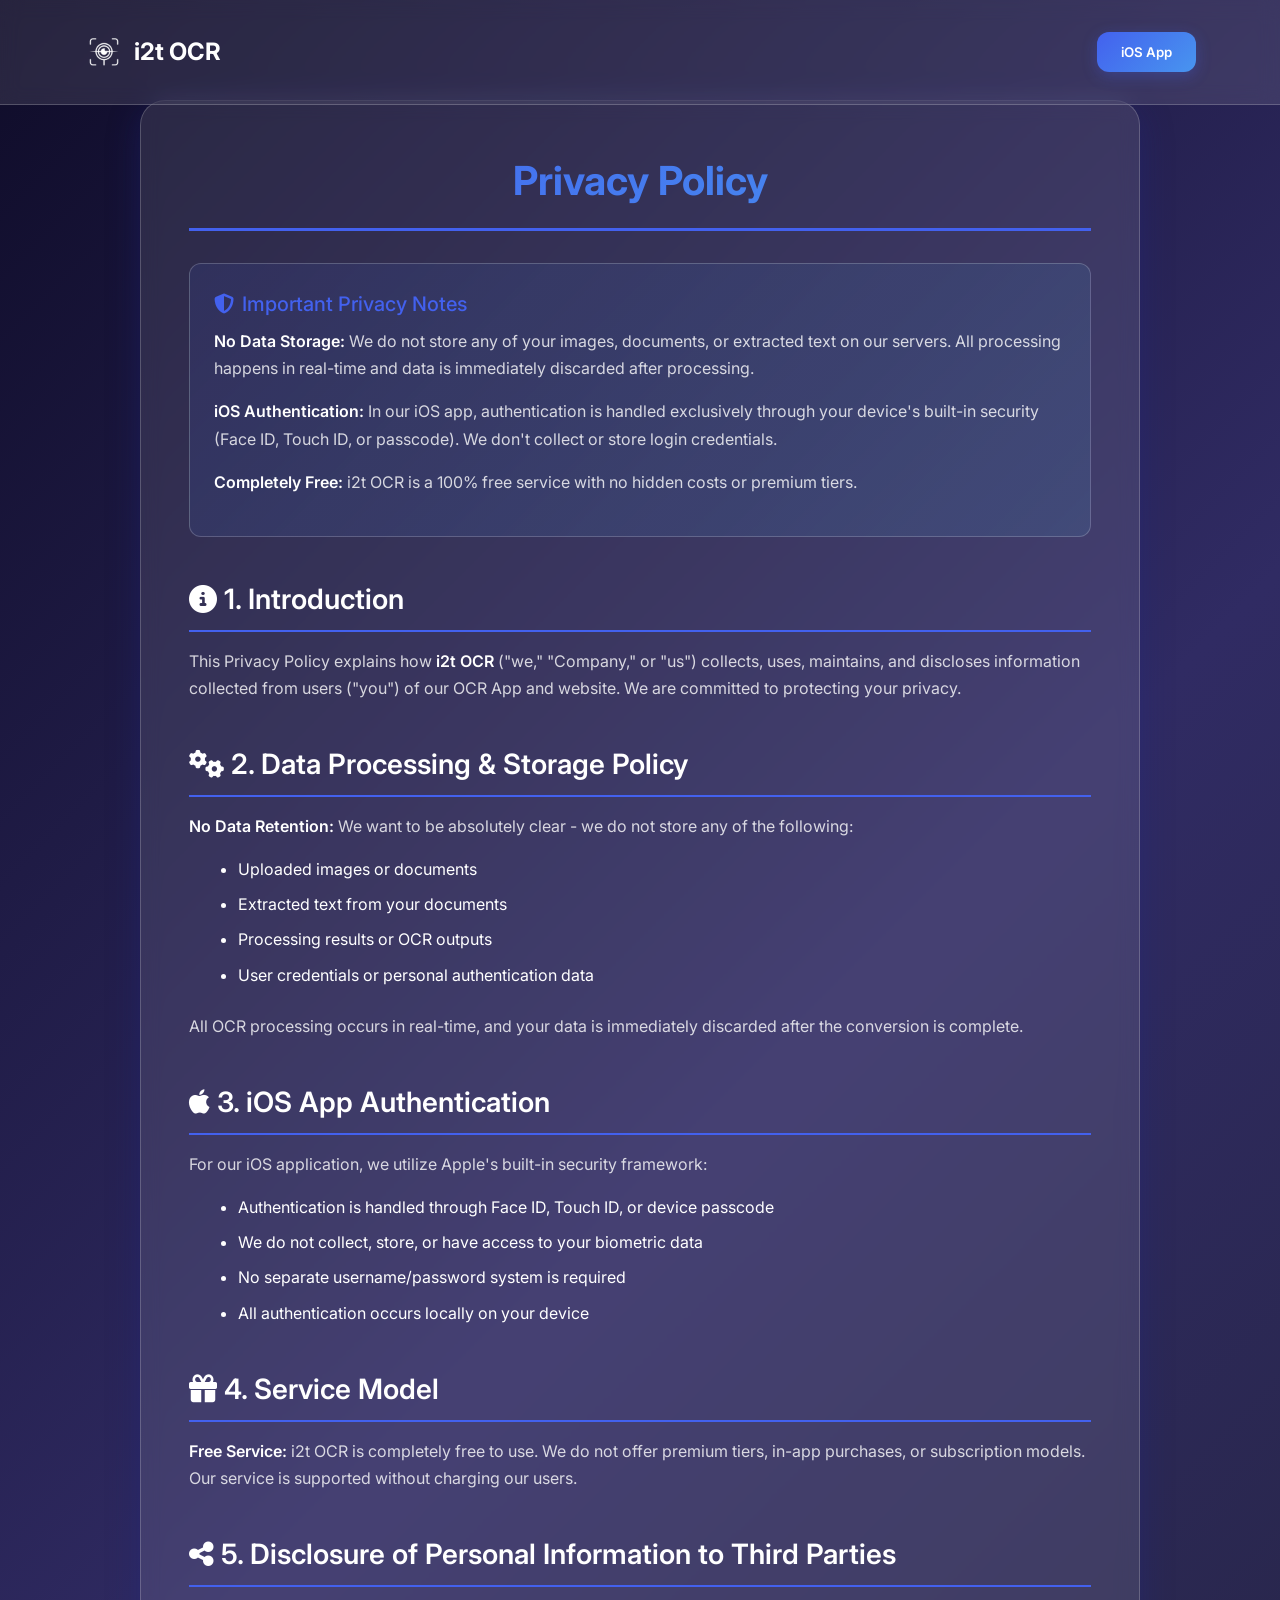
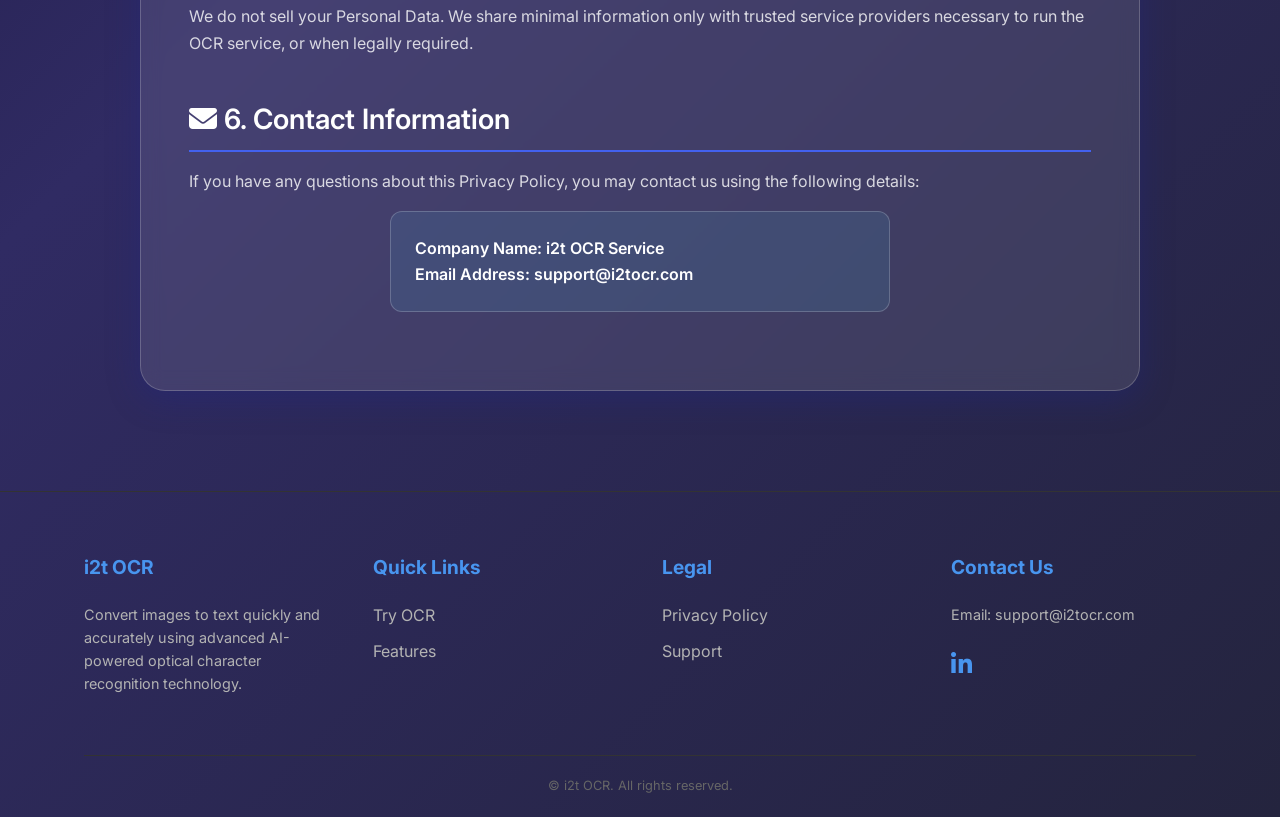
==== commit b9296a49: "change" ====
--- a/privacy-policy.html
+++ b/privacy-policy.html
@@ -159,7 +159,7 @@
     <header>
         <div class="container">
             <nav class="navbar">
-                <div class="logo">
+                <div class="logo" onclick="window.location.href='index.html'">
                     <img src="logo.png" alt="i2t OCR Logo" class="logo-image">
                     <span>i2t OCR</span>
                 </div>
@@ -177,8 +177,6 @@
                 
                 <!-- Page Title and Effective Date -->
                 <h1>Privacy Policy</h1>
-                <p><strong>Effective Date:</strong> <span id="currentDate"></span></p>
-
                 <!-- Important Privacy Notes -->
                 <div class="highlight-box">
                     <h3><i class="fas fa-shield-alt"></i> Important Privacy Notes</h3>
@@ -249,8 +247,6 @@
                     <ul>
                         <li><a href="index.html#ocr-tool">Try OCR</a></li>
                         <li><a href="index.html#features">Features</a></li>
-                        <li><a href="index.html#how-it-works">How It Works</a></li>
-                        <li><a href="faq.html">FAQ</a></li>
                     </ul>
                 </div>
 
@@ -266,7 +262,7 @@
                     <h3>Contact Us</h3>
                     <p>Email: <a href="mailto:support@i2tocr.com">support@i2tocr.com</a></p>
                     <div class="social-icons">
-                        <a href="#" target="_blank" aria-label="LinkedIn">
+                        <a href="https://www.linkedin.com/company/100744466/admin/dashboard/" target="_blank" aria-label="LinkedIn">
                             <i class="fab fa-linkedin-in"></i>
                         </a>
                     </div>
--- a/style.css
+++ b/style.css
@@ -1231,4 +1231,339 @@
 .contact-info p {
     margin: 5px 0;
     font-weight: 500;
+}
+
+/* =======================================================================
+   === CSS VARIABLES ===
+   ======================================================================= */
+:root {
+    --primary: #4361ee;
+    --primary-light: #4895ef;
+    --text-primary: #ffffff;
+    --text-secondary: rgba(255, 255, 255, 0.8);
+    --glass-bg: rgba(255, 255, 255, 0.1);
+    --glass-border: rgba(255, 255, 255, 0.2);
+    --backdrop-blur: blur(10px);
+    --glass-shadow: 0 8px 32px rgba(31, 38, 135, 0.37);
+}
+
+/* =======================================================================
+   === BASE STYLES ===
+   ======================================================================= */
+* {
+    margin: 0;
+    padding: 0;
+    box-sizing: border-box;
+}
+
+body {
+    font-family: 'Inter', sans-serif;
+    line-height: 1.6;
+    color: var(--text-primary);
+    overflow-x: hidden;
+    background: linear-gradient(135deg, #0f0c29 0%, #302b63 50%, #24243e 100%);
+    min-height: 100vh;
+}
+
+.container {
+    max-width: 1200px;
+    margin: 0 auto;
+    padding: 0 20px;
+}
+
+/* =======================================================================
+   === HEADER STYLES ===
+   ======================================================================= */
+header {
+    position: fixed;
+    top: 0;
+    left: 0;
+    width: 100%;
+    z-index: 1000;
+    padding: 1rem 0;
+    transition: all 0.3s ease;
+}
+
+.navbar {
+    display: flex;
+    justify-content: space-between;
+    align-items: center;
+}
+
+.logo {
+    display: flex;
+    align-items: center;
+    gap: 10px;
+    font-size: 1.5rem;
+    font-weight: 700;
+    color: var(--text-primary);
+    cursor: pointer;
+    transition: transform 0.3s ease;
+}
+
+.logo:hover {
+    transform: scale(1.05);
+}
+
+.logo-image {
+    height: 40px;
+    width: auto;
+}
+
+.cta-button {
+    background: linear-gradient(135deg, var(--primary), var(--primary-light));
+    color: white;
+    border: none;
+    padding: 12px 24px;
+    border-radius: 12px;
+    font-weight: 600;
+    cursor: pointer;
+    transition: all 0.3s ease;
+    box-shadow: 0 4px 15px rgba(67, 97, 238, 0.3);
+}
+
+.cta-button:hover {
+    transform: translateY(-2px);
+    box-shadow: 0 6px 20px rgba(67, 97, 238, 0.4);
+}
+
+/* =======================================================================
+   === HERO SECTION ===
+   ======================================================================= */
+.hero {
+    padding: 120px 0 80px;
+}
+
+.hero-content {
+    display: grid;
+    grid-template-columns: 1fr 1fr;
+    gap: 4rem;
+    align-items: center;
+}
+
+.hero-text h1 {
+    font-size: 3rem;
+    margin-bottom: 1.5rem;
+    font-weight: 700;
+    background: linear-gradient(135deg, var(--primary), var(--primary-light));
+    -webkit-background-clip: text;
+    -webkit-text-fill-color: transparent;
+    background-clip: text;
+}
+
+.hero-text p {
+    font-size: 1.3rem;
+    margin-bottom: 2rem;
+    color: var(--text-secondary);
+    line-height: 1.6;
+}
+
+.btn {
+    display: inline-block;
+    background: linear-gradient(135deg, var(--primary), var(--primary-light));
+    color: white;
+    border: none;
+    padding: 12px 24px;
+    border-radius: 12px;
+    font-weight: 600;
+    cursor: pointer;
+    transition: all 0.3s ease;
+    text-decoration: none;
+    text-align: center;
+    box-shadow: 0 4px 15px rgba(67, 97, 238, 0.3);
+}
+
+.btn:hover {
+    transform: translateY(-2px);
+    box-shadow: 0 6px 20px rgba(67, 97, 238, 0.4);
+}
+
+.btn-primary {
+    background: linear-gradient(135deg, var(--primary), var(--primary-light));
+}
+
+.btn-secondary {
+    background: rgba(255, 255, 255, 0.1);
+    border: 1px solid var(--glass-border);
+}
+
+.btn-large {
+    padding: 15px 30px;
+    font-size: 1.1rem;
+}
+
+/* =======================================================================
+   === PAPER SCANNER STYLES ===
+   ======================================================================= */
+.paper-scanner {
+    display: flex;
+    flex-direction: column;
+    align-items: center;
+    gap: 2rem;
+    margin-top: 4rem;
+}
+
+.scanner-container {
+    position: relative;
+    width: 300px;
+    height: 400px;
+    perspective: 1000px;
+    margin-top: 4vw;
+}
+
+.paper-sheet {
+    width: 100%;
+    height: 100%;
+    background: linear-gradient(135deg, #f8f9fa 0%, #e9ecef 100%);
+    border-radius: 8px;
+    box-shadow: 
+        0 10px 30px rgba(0, 0, 0, 0.3),
+        inset 0 1px 0 rgba(255, 255, 255, 0.8);
+    position: relative;
+    overflow: hidden;
+    transform-style: preserve-3d;
+    transform: rotateX(5deg) rotateY(-5deg) translateY(20px); /* اضافه کردن translateY */
+    transition: transform 0.3s ease;
+}
+
+.paper-sheet:hover {
+    transform: rotateX(3deg) rotateY(-3deg) translateY(15px); /* تنظیم موقعیت hover */
+}
+
+.paper-content {
+    padding: 2rem;
+    color: #333;
+    height: 100%;
+    display: flex;
+    flex-direction: column;
+    justify-content: center;
+}
+
+.paper-text h3 {
+    color: #2c3e50;
+    margin-bottom: 1rem;
+    font-size: 1.4rem;
+    border-bottom: 2px solid var(--primary);
+    padding-bottom: 0.5rem;
+}
+
+.paper-text p {
+    margin-bottom: 1rem;
+    line-height: 1.6;
+    color: #555;
+}
+
+.scan-animation {
+    position: absolute;
+    top: 0;
+    left: 0;
+    width: 100%;
+    height: 100%;
+    overflow: hidden;
+    pointer-events: none;
+}
+
+.scan-line {
+    position: absolute;
+    top: 0;
+    left: 0;
+    width: 100%;
+    height: 4px;
+    background: linear-gradient(90deg, 
+        transparent 0%, 
+        var(--primary) 50%, 
+        transparent 100%);
+    box-shadow: 0 0 20px var(--primary);
+    animation: scan 3s ease-in-out infinite;
+}
+
+.scanner-light {
+    position: absolute;
+    top: 0;
+    left: 0;
+    width: 100%;
+    height: 100%;
+    background: linear-gradient(180deg, 
+        rgba(67, 97, 238, 0.1) 0%, 
+        transparent 50%, 
+        rgba(67, 97, 238, 0.1) 100%);
+    pointer-events: none;
+    opacity: 0.5;
+}
+
+.scanner-controls {
+    display: flex;
+    gap: 1rem;
+    margin-top: 1rem; /* فاصله از کاغذ */
+}
+
+.scanner-btn {
+    background: var(--glass-bg);
+    backdrop-filter: var(--backdrop-blur);
+    border: 1px solid var(--glass-border);
+    color: var(--text-primary);
+    padding: 12px 24px;
+    border-radius: 8px;
+    cursor: pointer;
+    transition: all 0.3s ease;
+    font-weight: 500;
+}
+
+.scanner-btn:hover {
+    background: rgba(255, 255, 255, 0.15);
+    transform: translateY(-2px);
+}
+/* =======================================================================
+   === ANIMATIONS ===
+   ======================================================================= */
+@keyframes scan {
+    0% {
+        top: 0;
+        opacity: 0;
+    }
+    10% {
+        opacity: 1;
+    }
+    90% {
+        opacity: 1;
+    }
+    100% {
+        top: 100%;
+        opacity: 0;
+    }
+}
+
+/* =======================================================================
+   === RESPONSIVE DESIGN ===
+   ======================================================================= */
+@media (max-width: 768px) {
+    .hero-content {
+        grid-template-columns: 1fr;
+        gap: 2rem;
+        text-align: center;
+    }
+    
+    .hero-text h1 {
+        font-size: 2.2rem;
+    }
+    
+    .scanner-container {
+        width: 250px;
+        height: 350px;
+    }
+}
+
+@media (max-width: 480px) {
+    .hero {
+        padding: 100px 0 60px;
+    }
+    
+    .scanner-container {
+        width: 200px;
+        height: 300px;
+    }
+    
+    .paper-content {
+        padding: 1.5rem;
+    }
 }
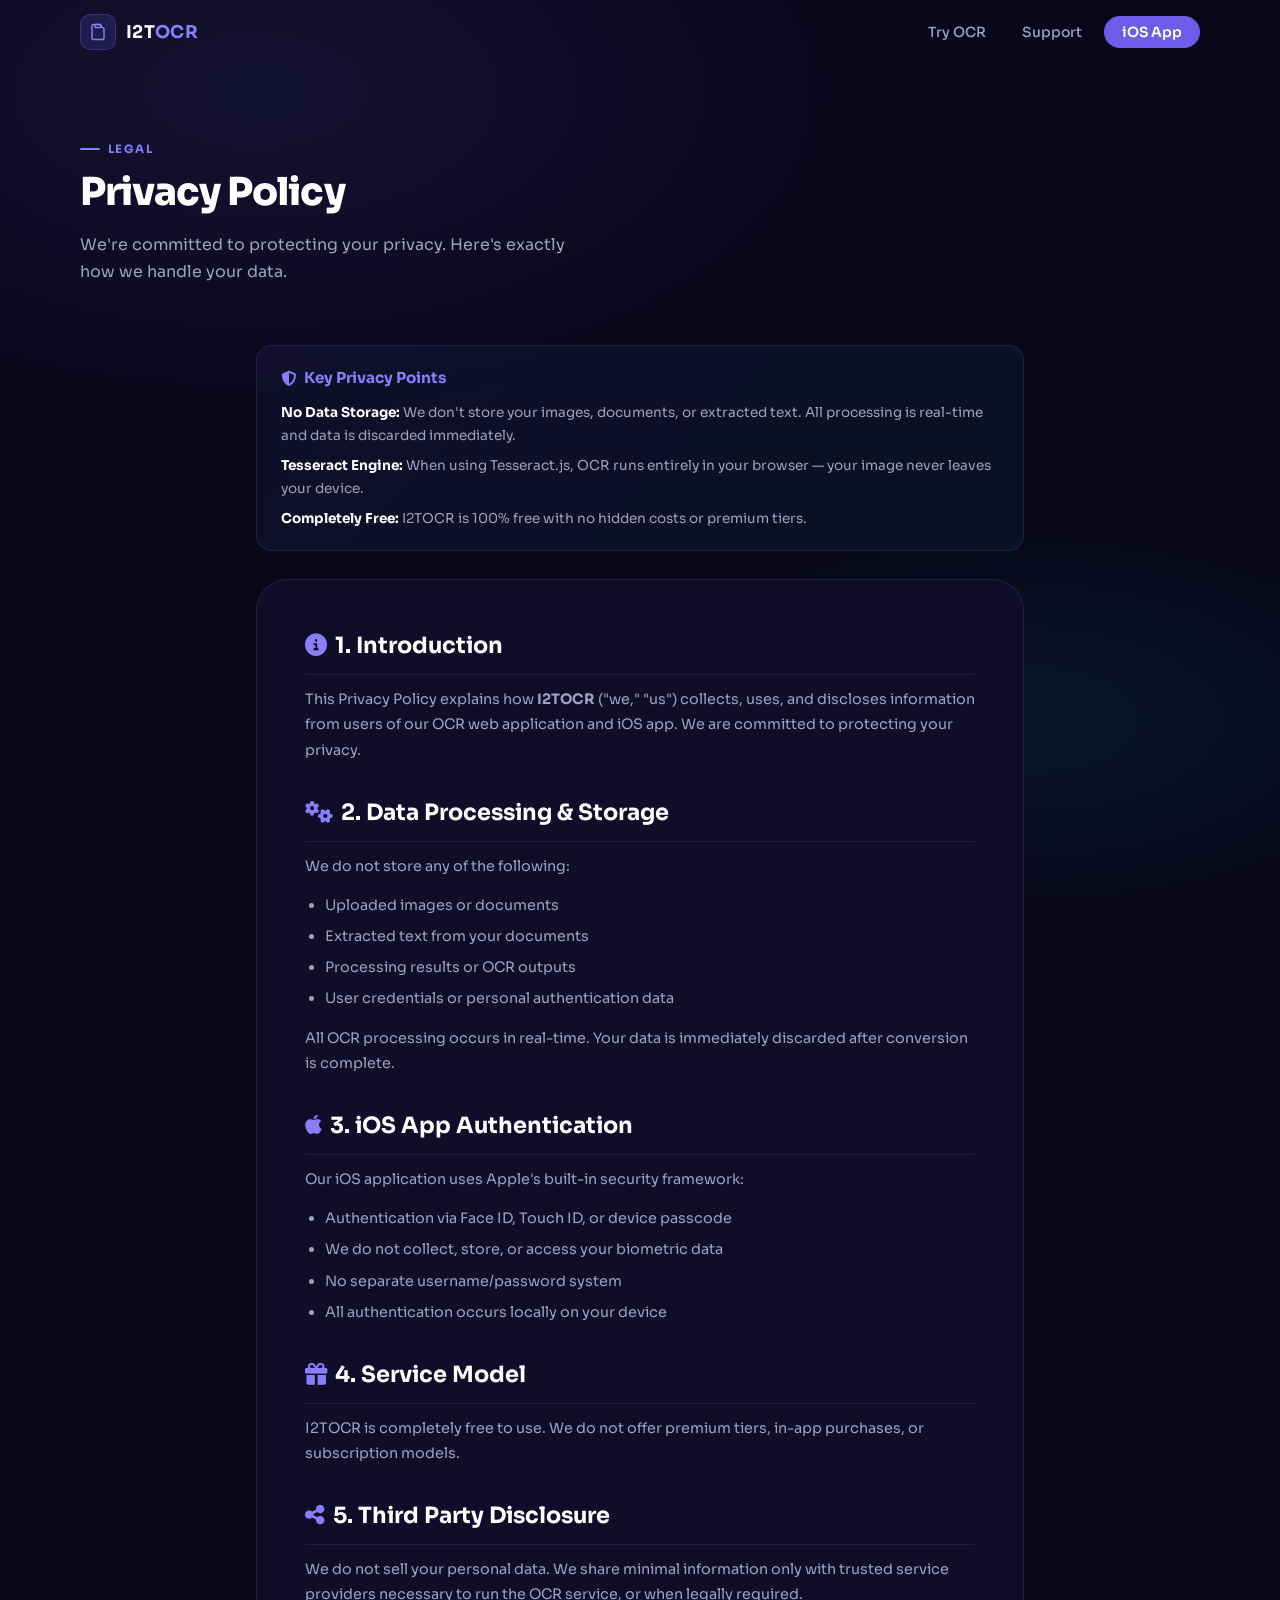
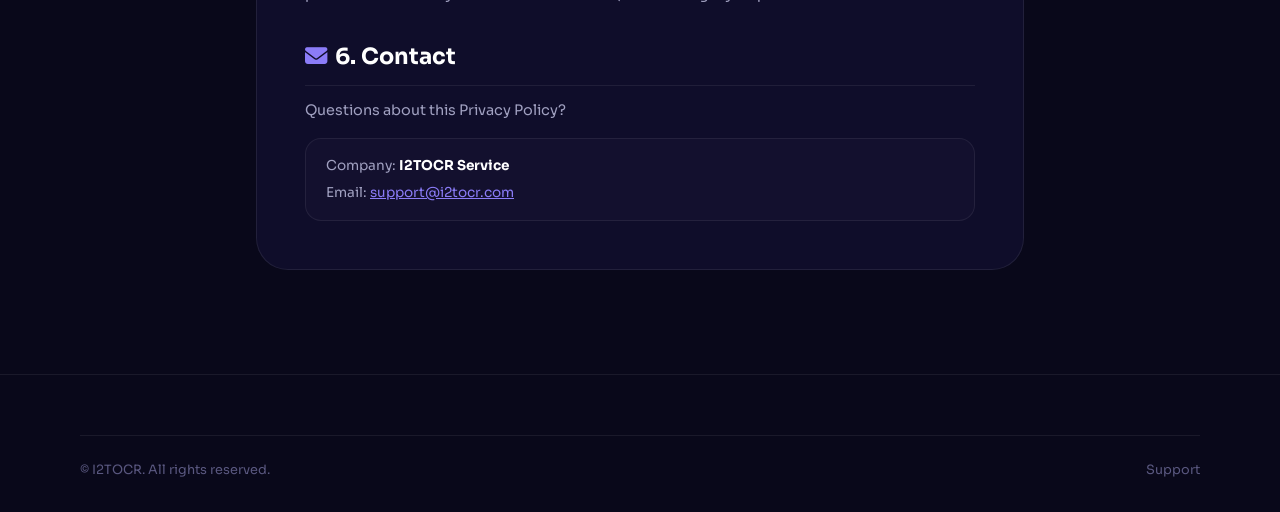
==== commit 623b2fea: "update" ====
--- a/privacy-policy.html
+++ b/privacy-policy.html
@@ -1,334 +1,110 @@
 <!DOCTYPE html>
 <html lang="en">
+<head>
+  <meta charset="UTF-8">
+  <meta name="viewport" content="width=device-width, initial-scale=1.0">
+  <title>Privacy Policy — I2TOCR</title>
+  <link rel="preconnect" href="https://fonts.googleapis.com">
+  <link rel="preconnect" href="https://fonts.gstatic.com" crossorigin>
+  <link rel="stylesheet" href="https://fonts.googleapis.com/css2?family=Sora:wght@300;400;500;600;700;800&family=JetBrains+Mono:wght@400;500;600&display=swap">
+  <link rel="stylesheet" href="https://cdnjs.cloudflare.com/ajax/libs/font-awesome/6.5.0/css/all.min.css">
+  <link rel="stylesheet" href="css/style.css">
+</head>
+<body>
 
-<head>
-    <meta charset="UTF-8">
-    <meta name="viewport" content="width=device-width, initial-scale=1.0">
-    <title>Privacy Policy - i2t OCR</title>
+<canvas id="particles-canvas"></canvas>
 
-    <!-- Meta & Favicon -->
-    <link rel="icon" type="image/png" href="logo.png">
-    
-    <!-- External Stylesheets -->
-    <link rel="stylesheet" href="https://cdnjs.cloudflare.com/ajax/libs/font-awesome/6.4.0/css/all.min.css">
-    <link href="https://fonts.googleapis.com/css2?family=Inter:wght@300;400;500;600;700&display=swap" rel="stylesheet">
-    
-    <!-- Main CSS File -->
-    <link rel="stylesheet" href="style.css">
-    
-    <!-- Page-specific Styles -->
-    <style>
-        /* =======================================================================
-           === PRIVACY POLICY PAGE SPECIFIC STYLES ===
-           ======================================================================= */
-        
-        .policy-page {
-            background: linear-gradient(135deg, #0f0c29 0%, #302b63 50%, #24243e 100%);
-            min-height: 100vh;
-        }
+<header class="site-header">
+  <div class="container">
+    <nav class="nav">
+      <a href="index.html" class="nav-logo">
+        <div class="nav-logo-icon">
+          <svg width="18" height="18" viewBox="0 0 24 24" fill="none" stroke="var(--purple-light)" stroke-width="2" stroke-linecap="round" stroke-linejoin="round">
+            <path d="M14 2H6a2 2 0 0 0-2 2v16a2 2 0 0 0 2 2h12a2 2 0 0 0 2-2V8z"/>
+            <rect x="8" y="2" width="8" height="4" rx="1"/>
+          </svg>
+        </div>
+        <span class="nav-logo-text">I2T<span>OCR</span></span>
+      </a>
+      <ul class="nav-links">
+        <li><a href="index.html#ocr-tool">Try OCR</a></li>
+        <li><a href="support.html">Support</a></li>
+        <li><a href="#" class="nav-cta" id="nav-cta">iOS App</a></li>
+      </ul>
+    </nav>
+  </div>
+</header>
 
-        .main-content {
-            padding: 120px 0 60px;
-        }
+<section class="page-hero">
+  <div class="container">
+    <div class="page-hero-inner">
+      <div class="section-label">Legal</div>
+      <h1 class="section-title">Privacy Policy</h1>
+      <p class="section-desc">We're committed to protecting your privacy. Here's exactly how we handle your data.</p>
+    </div>
+  </div>
+</section>
 
-        .legal-page-container {
-            background: var(--glass-bg);
-            backdrop-filter: var(--backdrop-blur);
-            -webkit-backdrop-filter: var(--backdrop-blur);
-            border: 1px solid var(--glass-border);
-            border-radius: 25px;
-            padding: 3rem;
-            box-shadow: var(--glass-shadow);
-            margin: 0 auto;
-            max-width: 1000px;
-        }
+<section style="padding:0 0 80px">
+  <div class="container" style="max-width:800px">
 
-        .legal-page-container h1 {
-            font-size: 2.5rem;
-            margin-bottom: 1.5rem;
-            font-weight: 700;
-            background: linear-gradient(135deg, var(--primary), var(--primary-light));
-            -webkit-background-clip: text;
-            -webkit-text-fill-color: transparent;
-            background-clip: text;
-            text-align: center;
-        }
+    <div class="highlight-box">
+      <h3><i class="fas fa-shield-alt"></i> Key Privacy Points</h3>
+      <p><strong style="color:var(--text-primary)">No Data Storage:</strong> We don't store your images, documents, or extracted text. All processing is real-time and data is discarded immediately.</p>
+      <p><strong style="color:var(--text-primary)">Tesseract Engine:</strong> When using Tesseract.js, OCR runs entirely in your browser — your image never leaves your device.</p>
+      <p><strong style="color:var(--text-primary)">Completely Free:</strong> I2TOCR is 100% free with no hidden costs or premium tiers.</p>
+    </div>
 
-        .legal-page-container h2 {
-            font-size: 1.75rem;
-            margin: 2.5rem 0 1rem;
-            color: var(--text-primary);
-            font-weight: 600;
-            border-bottom: 2px solid var(--primary);
-            padding-bottom: 0.5rem;
-        }
+    <div class="content-box">
 
-        .legal-page-container h3 {
-            font-size: 1.25rem;
-            margin: 1.5rem 0 0.5rem;
-            color: var(--text-primary);
-            font-weight: 500;
-        }
+      <h2><i class="fas fa-info-circle" style="color:var(--purple-light);margin-right:8px"></i>1. Introduction</h2>
+      <p>This Privacy Policy explains how <strong>I2TOCR</strong> ("we," "us") collects, uses, and discloses information from users of our OCR web application and iOS app. We are committed to protecting your privacy.</p>
 
-        .legal-page-container p {
-            margin-bottom: 1rem;
-            color: var(--text-secondary);
-            line-height: 1.7;
-        }
+      <h2><i class="fas fa-cogs" style="color:var(--purple-light);margin-right:8px"></i>2. Data Processing & Storage</h2>
+      <p>We do not store any of the following:</p>
+      <ul>
+        <li>Uploaded images or documents</li>
+        <li>Extracted text from your documents</li>
+        <li>Processing results or OCR outputs</li>
+        <li>User credentials or personal authentication data</li>
+      </ul>
+      <p>All OCR processing occurs in real-time. Your data is immediately discarded after conversion is complete.</p>
 
-        .legal-page-container strong {
-            color: var(--text-primary);
-            font-weight: 600;
-        }
+      <h2><i class="fab fa-apple" style="color:var(--purple-light);margin-right:8px"></i>3. iOS App Authentication</h2>
+      <p>Our iOS application uses Apple's built-in security framework:</p>
+      <ul>
+        <li>Authentication via Face ID, Touch ID, or device passcode</li>
+        <li>We do not collect, store, or access your biometric data</li>
+        <li>No separate username/password system</li>
+        <li>All authentication occurs locally on your device</li>
+      </ul>
 
-        /* Highlight Box */
-        .highlight-box {
-            background: linear-gradient(135deg, rgba(67, 97, 238, 0.1), rgba(76, 201, 240, 0.1));
-            border-left: 4px solid var(--primary);
-            padding: 1.5rem;
-            margin: 2rem 0;
-            border-radius: 12px;
-            border: 1px solid var(--glass-border);
-        }
+      <h2><i class="fas fa-gift" style="color:var(--purple-light);margin-right:8px"></i>4. Service Model</h2>
+      <p>I2TOCR is completely free to use. We do not offer premium tiers, in-app purchases, or subscription models.</p>
 
-        .highlight-box h3 {
-            color: var(--primary);
-            margin-top: 0;
-            display: flex;
-            align-items: center;
-            gap: 0.5rem;
-        }
+      <h2><i class="fas fa-share-alt" style="color:var(--purple-light);margin-right:8px"></i>5. Third Party Disclosure</h2>
+      <p>We do not sell your personal data. We share minimal information only with trusted service providers necessary to run the OCR service, or when legally required.</p>
 
-        /* Contact Info */
-        .contact-info {
-            background: rgba(76, 201, 240, 0.1);
-            padding: 1.5rem;
-            border-radius: 12px;
-            margin-top: 1rem;
-            border: 1px solid var(--glass-border);
-        }
+      <h2><i class="fas fa-envelope" style="color:var(--purple-light);margin-right:8px"></i>6. Contact</h2>
+      <p>Questions about this Privacy Policy?</p>
+      <div style="background:var(--bg-surface);border:1px solid var(--border);border-radius:var(--radius-md);padding:16px 20px;margin-top:8px">
+        <div style="font-size:0.85rem;color:var(--text-secondary)">Company: <strong style="color:var(--text-primary)">I2TOCR Service</strong></div>
+        <div style="font-size:0.85rem;color:var(--text-secondary);margin-top:6px">Email: <a href="mailto:support@i2tocr.com" style="color:var(--purple-light)">support@i2tocr.com</a></div>
+      </div>
 
-        /* List Styles */
-        ul {
-            margin-left: 1.5rem;
-            margin-bottom: 1.5rem;
-        }
+    </div>
+  </div>
+</section>
 
-        li {
-            color: var(--text-primary);
-            margin-bottom: 0.5rem;
-            line-height: 1.6;
-        }
+<footer class="site-footer">
+  <div class="container">
+    <div class="footer-bottom">
+      <span>© <span class="year"></span> I2TOCR. All rights reserved.</span>
+      <a href="support.html" style="color:var(--text-muted);text-decoration:none">Support</a>
+    </div>
+  </div>
+</footer>
 
-        /* Responsive Design */
-        @media (max-width: 768px) {
-            .legal-page-container {
-                padding: 1.5rem;
-                margin: 1rem;
-            }
-            
-            .legal-page-container h1 {
-                font-size: 2rem;
-            }
-            
-            .legal-page-container h2 {
-                font-size: 1.3rem;
-            }
-        }
-
-        @media (max-width: 480px) {
-            .main-content {
-                padding: 100px 0 40px;
-            }
-            
-            .legal-page-container {
-                padding: 1rem;
-            }
-            
-            .legal-page-container h1 {
-                font-size: 1.75rem;
-            }
-        }
-    </style>
-</head>
-
-<body class="policy-page">
-    <!-- ======================================================================= -->
-    <!-- === HEADER SECTION === -->
-    <!-- ======================================================================= -->
-    <header>
-        <div class="container">
-            <nav class="navbar">
-                <div class="logo" onclick="window.location.href='index.html'">
-                    <img src="logo.png" alt="i2t OCR Logo" class="logo-image">
-                    <span>i2t OCR</span>
-                </div>
-                <button class="cta-button" id="iosAppCta">iOS App</button>
-            </nav>
-        </div>
-    </header>
-
-    <!-- ======================================================================= -->
-    <!-- === MAIN CONTENT SECTION === -->
-    <!-- ======================================================================= -->
-    <section class="main-content">
-        <div class="container">
-            <div class="legal-page-container">
-                
-                <!-- Page Title and Effective Date -->
-                <h1>Privacy Policy</h1>
-                <!-- Important Privacy Notes -->
-                <div class="highlight-box">
-                    <h3><i class="fas fa-shield-alt"></i> Important Privacy Notes</h3>
-                    <p><strong>No Data Storage:</strong> We do not store any of your images, documents, or extracted text on our servers. All processing happens in real-time and data is immediately discarded after processing.</p>
-                    <p><strong>iOS Authentication:</strong> In our iOS app, authentication is handled exclusively through your device's built-in security (Face ID, Touch ID, or passcode). We don't collect or store login credentials.</p>
-                    <p><strong>Completely Free:</strong> i2t OCR is a 100% free service with no hidden costs or premium tiers.</p>
-                </div>
-
-                <!-- 1. Introduction -->
-                <h2><i class="fas fa-info-circle"></i> 1. Introduction</h2>
-                <p>This Privacy Policy explains how <strong>i2t OCR</strong> ("we," "Company," or "us") collects, uses, maintains, and discloses information collected from users ("you") of our OCR App and website. We are committed to protecting your privacy.</p>
-
-                <!-- 3. Data Processing & Storage Policy -->
-                <h2><i class="fas fa-cogs"></i> 2. Data Processing & Storage Policy</h2>
-                <p><strong>No Data Retention:</strong> We want to be absolutely clear - we do not store any of the following:</p>
-                <ul>
-                    <li>Uploaded images or documents</li>
-                    <li>Extracted text from your documents</li>
-                    <li>Processing results or OCR outputs</li>
-                    <li>User credentials or personal authentication data</li>
-                </ul>
-                <p>All OCR processing occurs in real-time, and your data is immediately discarded after the conversion is complete.</p>
-
-                <!-- 4. iOS App Authentication -->
-                <h2><i class="fab fa-apple"></i> 3. iOS App Authentication</h2>
-                <p>For our iOS application, we utilize Apple's built-in security framework:</p>
-                <ul>
-                    <li>Authentication is handled through Face ID, Touch ID, or device passcode</li>
-                    <li>We do not collect, store, or have access to your biometric data</li>
-                    <li>No separate username/password system is required</li>
-                    <li>All authentication occurs locally on your device</li>
-                </ul>
-
-                <!-- 5. Service Model -->
-                <h2><i class="fas fa-gift"></i> 4. Service Model</h2>
-                <p><strong>Free Service:</strong> i2t OCR is completely free to use. We do not offer premium tiers, in-app purchases, or subscription models. Our service is supported without charging our users.</p>
-
-                <!-- 8. Disclosure of Personal Information -->
-                <h2><i class="fas fa-share-alt"></i> 5. Disclosure of Personal Information to Third Parties</h2>
-                <p>We do not sell your Personal Data. We share minimal information only with trusted service providers necessary to run the OCR service, or when legally required.</p>
-
-                <!-- 9. Contact Information -->
-                <h2><i class="fas fa-envelope"></i> 6. Contact Information</h2>
-                <p>If you have any questions about this Privacy Policy, you may contact us using the following details:</p>
-                <div class="contact-info">
-                    <strong>Company Name: i2t OCR Service</strong><br>
-                    <strong>Email Address: support@i2tocr.com</strong>
-                </div>
-
-            </div>
-        </div>
-    </section>
-
-    <!-- ======================================================================= -->
-    <!-- === FOOTER SECTION === -->
-    <!-- ======================================================================= -->
-    <footer>
-        <div class="container">
-            <div class="footer-grid">
-                
-                <div class="footer-column about">
-                    <h3>i2t OCR</h3>
-                    <p>Convert images to text quickly and accurately using advanced AI-powered optical character recognition technology.</p>
-                </div>
-
-                <div class="footer-column links">
-                    <h3>Quick Links</h3>
-                    <ul>
-                        <li><a href="index.html#ocr-tool">Try OCR</a></li>
-                        <li><a href="index.html#features">Features</a></li>
-                    </ul>
-                </div>
-
-                <div class="footer-column legal">
-                    <h3>Legal</h3>
-                    <ul>
-                        <li><a href="privacy-policy.html">Privacy Policy</a></li>
-                        <li><a href="support.html">Support</a></li>
-                    </ul>
-                </div>
-
-                <div class="footer-column contact">
-                    <h3>Contact Us</h3>
-                    <p>Email: <a href="mailto:support@i2tocr.com">support@i2tocr.com</a></p>
-                    <div class="social-icons">
-                        <a href="https://www.linkedin.com/company/100744466/admin/dashboard/" target="_blank" aria-label="LinkedIn">
-                            <i class="fab fa-linkedin-in"></i>
-                        </a>
-                    </div>
-                </div>
-
-            </div>
-
-            <div class="footer-bottom">
-                <p>&copy; <span id="currentYear"></span> i2t OCR. All rights reserved.</p>
-            </div>
-        </div>
-    </footer>
-
-    <!-- ======================================================================= -->
-    <!-- === JAVASCRIPT === -->
-    <!-- ======================================================================= -->
-    <script>
-        /**
-         * Initialize Privacy Policy Page
-         */
-        document.addEventListener('DOMContentLoaded', function() {
-            // Set current date for effective date
-            const currentDate = new Date().toLocaleDateString('en-US', {
-                year: 'numeric',
-                month: 'long',
-                day: 'numeric'
-            });
-            document.getElementById('currentDate').textContent = currentDate;
-
-            // Set current year in footer
-            document.getElementById('currentYear').textContent = new Date().getFullYear();
-
-            // iOS App CTA button functionality
-            document.getElementById('iosAppCta').addEventListener('click', function() {
-                alert('The iOS App is Coming Soon! Stay tuned for updates.');
-                // Replace with actual App Store link when available:
-                // window.open('https://apps.apple.com/app/your-app-id', '_blank');
-            });
-
-            // Add smooth scrolling for anchor links
-            document.querySelectorAll('a[href^="#"]').forEach(anchor => {
-                anchor.addEventListener('click', function (e) {
-                    e.preventDefault();
-                    const target = document.querySelector(this.getAttribute('href'));
-                    if (target) {
-                        target.scrollIntoView({
-                            behavior: 'smooth',
-                            block: 'start'
-                        });
-                    }
-                });
-            });
-        });
-
-        /**
-         * Sticky header effect
-         */
-        window.addEventListener('scroll', function() {
-            const header = document.querySelector('header');
-            if (window.scrollY > 50) {
-                header.style.boxShadow = '0 2px 10px rgba(0, 0, 0, 0.1)';
-            } else {
-                header.style.boxShadow = 'none';
-            }
-        });
-    </script>
+<script src="js/app.js"></script>
 </body>
-
 </html>
--- a/css/style.css
+++ b/css/style.css
@@ -0,0 +1,1702 @@
+/* ================================================================
+   i2t OCR — Design System
+   Inspired by the iOS app: deep navy, purple accent, teal Vision AI
+   ================================================================ */
+
+@import url('https://fonts.googleapis.com/css2?family=Sora:wght@300;400;500;600;700;800&family=JetBrains+Mono:wght@400;500;600&display=swap');
+
+/* ── Variables ─────────────────────────────────────────────────── */
+:root {
+  /* Colors */
+  --bg-deep:       #09081a;
+  --bg-card:       #0f0d2a;
+  --bg-surface:    #13102e;
+  --bg-elevated:   #1a1740;
+
+  --purple:        #6c5ce7;
+  --purple-light:  #8b7cf8;
+  --purple-dim:    rgba(108, 92, 231, 0.18);
+  --purple-glow:   rgba(108, 92, 231, 0.35);
+
+  --teal:          #00cec9;
+  --teal-light:    #55efc4;
+  --teal-dim:      rgba(0, 206, 201, 0.15);
+
+  --text-primary:  #ffffff;
+  --text-secondary:#a0a0c0;
+  --text-muted:    #5a5880;
+
+  --border:        rgba(255,255,255,0.07);
+  --border-purple: rgba(108,92,231,0.3);
+
+  /* Glass */
+  --glass-bg:      rgba(255,255,255,0.04);
+  --glass-border:  rgba(255,255,255,0.08);
+  --blur:          blur(20px);
+
+  /* Shadows */
+  --shadow-purple: 0 0 40px rgba(108,92,231,0.25);
+  --shadow-teal:   0 0 40px rgba(0,206,201,0.2);
+  --shadow-card:   0 8px 32px rgba(0,0,0,0.4);
+
+  /* Typography */
+  --font-display:  'Sora', sans-serif;
+  --font-mono:     'JetBrains Mono', monospace;
+
+  /* Spacing */
+  --radius-sm:     10px;
+  --radius-md:     16px;
+  --radius-lg:     24px;
+  --radius-xl:     32px;
+  --radius-full:   9999px;
+}
+
+/* ── Reset ──────────────────────────────────────────────────────── */
+*, *::before, *::after { margin:0; padding:0; box-sizing:border-box; }
+
+html { scroll-behavior: smooth; }
+
+body {
+  font-family: var(--font-display);
+  background: var(--bg-deep);
+  color: var(--text-primary);
+  line-height: 1.6;
+  min-height: 100vh;
+  overflow-x: hidden;
+}
+
+/* ── Background mesh ────────────────────────────────────────────── */
+body::before {
+  content: '';
+  position: fixed;
+  inset: 0;
+  background:
+    radial-gradient(ellipse 80% 60% at 20% 10%, rgba(108,92,231,0.12) 0%, transparent 60%),
+    radial-gradient(ellipse 60% 40% at 80% 80%, rgba(0,206,201,0.08) 0%, transparent 55%),
+    radial-gradient(ellipse 50% 50% at 50% 50%, rgba(15,13,42,0.8) 0%, transparent 100%);
+  pointer-events: none;
+  z-index: 0;
+}
+
+/* ── Utility ─────────────────────────────────────────────────────── */
+.container {
+  width: 90%;
+  max-width: 1160px;
+  margin: 0 auto;
+  padding: 0 16px;
+  position: relative;
+  z-index: 1;
+}
+
+.sr-only {
+  position: absolute;
+  width: 1px; height: 1px;
+  overflow: hidden;
+  clip: rect(0,0,0,0);
+  white-space: nowrap;
+}
+
+/* ── Header / Nav ────────────────────────────────────────────────── */
+.site-header {
+  position: fixed;
+  top: 0; left: 0; right: 0;
+  z-index: 1000;
+  padding: 0;
+  transition: background 0.3s, box-shadow 0.3s;
+}
+
+.site-header.scrolled {
+  background: rgba(9,8,26,0.85);
+  backdrop-filter: var(--blur);
+  -webkit-backdrop-filter: var(--blur);
+  box-shadow: 0 1px 0 var(--border);
+}
+
+.nav {
+  display: flex;
+  align-items: center;
+  justify-content: space-between;
+  height: 64px;
+}
+
+.nav-logo {
+  display: flex;
+  align-items: center;
+  gap: 10px;
+  text-decoration: none;
+  color: var(--text-primary);
+}
+
+.nav-logo-icon {
+  width: 36px; height: 36px;
+  background: var(--purple-dim);
+  border: 1px solid var(--border-purple);
+  border-radius: var(--radius-sm);
+  display: flex; align-items: center; justify-content: center;
+  font-size: 18px;
+}
+
+.nav-logo-text {
+  font-size: 1.1rem;
+  font-weight: 700;
+  letter-spacing: 0.02em;
+}
+
+.nav-logo-text span {
+  color: var(--purple-light);
+}
+
+.nav-links {
+  display: flex;
+  align-items: center;
+  gap: 8px;
+  list-style: none;
+}
+
+.nav-links a {
+  color: var(--text-secondary);
+  text-decoration: none;
+  font-size: 0.875rem;
+  font-weight: 500;
+  padding: 6px 14px;
+  border-radius: var(--radius-full);
+  transition: color 0.2s, background 0.2s;
+}
+
+.nav-links a:hover {
+  color: var(--text-primary);
+  background: var(--glass-bg);
+}
+
+.nav-cta {
+  background: var(--purple);
+  color: #fff !important;
+  border-radius: var(--radius-full) !important;
+  padding: 7px 18px !important;
+  font-weight: 600 !important;
+  transition: background 0.2s, box-shadow 0.2s, transform 0.2s !important;
+}
+
+.nav-cta:hover {
+  background: var(--purple-light) !important;
+  box-shadow: 0 0 20px var(--purple-glow) !important;
+  transform: translateY(-1px) !important;
+}
+
+/* ── Hero ────────────────────────────────────────────────────────── */
+.hero {
+  padding: 140px 0 80px;
+  position: relative;
+  overflow: hidden;
+}
+
+.hero-grid {
+  display: grid;
+  grid-template-columns: 1fr 1fr;
+  gap: 5rem;
+  align-items: center;
+}
+
+.hero-badge {
+  display: inline-flex;
+  align-items: center;
+  gap: 6px;
+  background: var(--purple-dim);
+  border: 1px solid var(--border-purple);
+  border-radius: var(--radius-full);
+  padding: 5px 14px;
+  font-size: 0.75rem;
+  font-weight: 600;
+  letter-spacing: 0.08em;
+  text-transform: uppercase;
+  color: var(--purple-light);
+  margin-bottom: 1.5rem;
+}
+
+.hero-badge .dot {
+  width: 6px; height: 6px;
+  background: var(--purple-light);
+  border-radius: 50%;
+  animation: pulse-dot 2s ease-in-out infinite;
+}
+
+@keyframes pulse-dot {
+  0%,100% { opacity: 1; transform: scale(1); }
+  50% { opacity: 0.5; transform: scale(0.7); }
+}
+
+.hero-title {
+  font-size: clamp(2.2rem, 5vw, 3.5rem);
+  font-weight: 800;
+  line-height: 1.1;
+  letter-spacing: -0.03em;
+  margin-bottom: 1.25rem;
+}
+
+.hero-title .accent {
+  background: linear-gradient(135deg, var(--purple-light), var(--teal));
+  -webkit-background-clip: text;
+  -webkit-text-fill-color: transparent;
+  background-clip: text;
+}
+
+.hero-desc {
+  font-size: 1.05rem;
+  color: var(--text-secondary);
+  line-height: 1.7;
+  margin-bottom: 2.5rem;
+  max-width: 440px;
+}
+
+.hero-actions {
+  display: flex;
+  gap: 12px;
+  flex-wrap: wrap;
+}
+
+/* ── Buttons ─────────────────────────────────────────────────────── */
+.btn {
+  display: inline-flex;
+  align-items: center;
+  gap: 8px;
+  padding: 12px 24px;
+  border-radius: var(--radius-md);
+  font-family: var(--font-display);
+  font-size: 0.9rem;
+  font-weight: 600;
+  text-decoration: none;
+  border: none;
+  cursor: pointer;
+  transition: all 0.25s ease;
+  position: relative;
+  overflow: hidden;
+}
+
+.btn-primary {
+  background: var(--purple);
+  color: #fff;
+  box-shadow: 0 4px 20px var(--purple-glow);
+}
+
+.btn-primary:hover {
+  background: var(--purple-light);
+  box-shadow: 0 6px 28px rgba(108,92,231,0.5);
+  transform: translateY(-2px);
+}
+
+.btn-ghost {
+  background: var(--glass-bg);
+  color: var(--text-primary);
+  border: 1px solid var(--glass-border);
+  backdrop-filter: var(--blur);
+}
+
+.btn-ghost:hover {
+  background: rgba(255,255,255,0.08);
+  border-color: var(--border-purple);
+  transform: translateY(-2px);
+}
+
+.btn-teal {
+  background: var(--teal);
+  color: var(--bg-deep);
+  font-weight: 700;
+  box-shadow: 0 4px 20px rgba(0,206,201,0.3);
+}
+
+.btn-teal:hover {
+  background: var(--teal-light);
+  box-shadow: 0 6px 28px rgba(0,206,201,0.45);
+  transform: translateY(-2px);
+}
+
+.btn-sm { padding: 8px 16px; font-size: 0.8rem; }
+.btn-lg { padding: 15px 32px; font-size: 1rem; }
+.btn-full { width: 100%; justify-content: center; }
+
+.btn-icon {
+  width: 38px; height: 38px;
+  border-radius: var(--radius-sm);
+  padding: 0;
+  background: var(--glass-bg);
+  border: 1px solid var(--glass-border);
+  color: var(--text-secondary);
+  display: flex; align-items: center; justify-content: center;
+  font-size: 1rem;
+  cursor: pointer;
+  transition: all 0.2s;
+}
+
+.btn-icon:hover {
+  background: var(--purple-dim);
+  border-color: var(--border-purple);
+  color: var(--purple-light);
+}
+
+/* ── Phone Mockup ─────────────────────────────────────────────────── */
+.phone-showcase {
+  display: flex;
+  justify-content: center;
+  position: relative;
+}
+
+.phone-frame {
+  width: 260px;
+  background: #0d0b24;
+  border-radius: 44px;
+  border: 1.5px solid rgba(108,92,231,0.35);
+  box-shadow:
+    0 0 0 6px rgba(108,92,231,0.08),
+    0 30px 80px rgba(0,0,0,0.6),
+    0 0 60px rgba(108,92,231,0.15);
+  overflow: hidden;
+  animation: float-phone 6s ease-in-out infinite;
+  position: relative;
+  z-index: 2;
+}
+
+@keyframes float-phone {
+  0%,100% { transform: translateY(0) rotate(-1deg); }
+  50% { transform: translateY(-16px) rotate(-1deg); }
+}
+
+.phone-notch {
+  width: 110px; height: 30px;
+  background: #000;
+  border-radius: 0 0 18px 18px;
+  margin: 0 auto;
+  position: relative;
+  z-index: 10;
+}
+
+.phone-screen {
+  padding: 0 14px 24px;
+  min-height: 520px;
+  display: flex;
+  flex-direction: column;
+}
+
+/* Onboarding screen mock */
+.mock-onboarding {
+  flex: 1;
+  display: flex;
+  flex-direction: column;
+  align-items: center;
+  justify-content: space-between;
+  padding: 20px 0 10px;
+  text-align: center;
+}
+
+.mock-skip {
+  align-self: flex-start;
+  font-size: 0.65rem;
+  color: var(--text-muted);
+  font-family: var(--font-display);
+}
+
+.mock-icon-circle {
+  width: 100px; height: 100px;
+  background: radial-gradient(circle at 40% 40%, rgba(108,92,231,0.3), rgba(108,92,231,0.1));
+  border-radius: 50%;
+  display: flex; align-items: center; justify-content: center;
+  border: 1px solid rgba(108,92,231,0.25);
+  position: relative;
+}
+
+.mock-icon-circle::before {
+  content: '';
+  position: absolute;
+  inset: -12px;
+  border-radius: 50%;
+  background: rgba(108,92,231,0.06);
+}
+
+.mock-icon-circle svg {
+  width: 40px; height: 40px;
+  color: var(--purple-light);
+}
+
+.mock-badge {
+  font-size: 0.55rem;
+  letter-spacing: 0.1em;
+  font-weight: 700;
+  color: var(--purple-light);
+  font-family: var(--font-display);
+  text-transform: uppercase;
+}
+
+.mock-title {
+  font-size: 1.05rem;
+  font-weight: 800;
+  color: var(--text-primary);
+  font-family: var(--font-display);
+  line-height: 1.2;
+}
+
+.mock-desc {
+  font-size: 0.6rem;
+  color: var(--text-secondary);
+  line-height: 1.5;
+  font-family: var(--font-display);
+}
+
+.mock-dots {
+  display: flex;
+  gap: 5px;
+  justify-content: center;
+}
+
+.mock-dot {
+  width: 6px; height: 6px;
+  border-radius: 3px;
+  background: rgba(255,255,255,0.2);
+}
+
+.mock-dot.active {
+  width: 18px;
+  background: var(--purple);
+}
+
+.mock-btn {
+  width: 100%;
+  background: var(--purple);
+  color: #fff;
+  border: none;
+  border-radius: 14px;
+  padding: 12px;
+  font-size: 0.75rem;
+  font-weight: 600;
+  font-family: var(--font-display);
+  display: flex; align-items: center; justify-content: center;
+  gap: 6px;
+}
+
+/* Floating cards around phone */
+.phone-orbit {
+  position: absolute;
+  inset: -40px;
+  z-index: 1;
+  pointer-events: none;
+}
+
+.orbit-card {
+  position: absolute;
+  background: var(--bg-card);
+  border: 1px solid var(--glass-border);
+  border-radius: var(--radius-md);
+  padding: 10px 14px;
+  display: flex;
+  align-items: center;
+  gap: 8px;
+  font-size: 0.72rem;
+  font-weight: 500;
+  color: var(--text-secondary);
+  box-shadow: var(--shadow-card);
+  backdrop-filter: var(--blur);
+  white-space: nowrap;
+}
+
+.orbit-card .icon {
+  width: 28px; height: 28px;
+  border-radius: 8px;
+  display: flex; align-items: center; justify-content: center;
+  font-size: 14px;
+}
+
+.orbit-card.vision {
+  top: 30%;
+  right: -20px;
+  border-color: rgba(0,206,201,0.25);
+  animation: orbit-float 5s ease-in-out infinite;
+}
+
+.orbit-card.vision .icon { background: var(--teal-dim); }
+
+.orbit-card.ocr {
+  bottom: 25%;
+  left: -30px;
+  border-color: var(--border-purple);
+  animation: orbit-float 7s ease-in-out infinite reverse;
+}
+
+.orbit-card.ocr .icon { background: var(--purple-dim); }
+
+@keyframes orbit-float {
+  0%,100% { transform: translateY(0); }
+  50% { transform: translateY(-10px); }
+}
+
+/* ── Section Base ────────────────────────────────────────────────── */
+section { position: relative; z-index: 1; }
+
+.section-label {
+  font-size: 0.72rem;
+  font-weight: 700;
+  letter-spacing: 0.12em;
+  text-transform: uppercase;
+  color: var(--purple-light);
+  margin-bottom: 0.75rem;
+  display: flex;
+  align-items: center;
+  gap: 8px;
+}
+
+.section-label::before {
+  content: '';
+  width: 20px; height: 2px;
+  background: var(--purple-light);
+  border-radius: 1px;
+}
+
+.section-title {
+  font-size: clamp(1.6rem, 3.5vw, 2.4rem);
+  font-weight: 800;
+  line-height: 1.15;
+  letter-spacing: -0.025em;
+  margin-bottom: 1rem;
+}
+
+.section-desc {
+  color: var(--text-secondary);
+  font-size: 1rem;
+  max-width: 520px;
+  line-height: 1.7;
+}
+
+/* ── OCR Tool Section ────────────────────────────────────────────── */
+.ocr-section {
+  padding: 80px 0;
+}
+
+.ocr-section-head {
+  margin-bottom: 48px;
+}
+
+/* Engine Tabs */
+.engine-tabs {
+  display: flex;
+  gap: 8px;
+  margin-top: 24px;
+  flex-wrap: wrap;
+}
+
+.engine-tab {
+  display: flex;
+  align-items: center;
+  gap: 8px;
+  padding: 10px 18px;
+  border-radius: var(--radius-full);
+  border: 1px solid var(--glass-border);
+  background: var(--glass-bg);
+  color: var(--text-secondary);
+  font-size: 0.85rem;
+  font-weight: 500;
+  cursor: pointer;
+  transition: all 0.2s;
+  font-family: var(--font-display);
+}
+
+.engine-tab:hover {
+  border-color: var(--border-purple);
+  color: var(--text-primary);
+}
+
+.engine-tab.active-purple {
+  background: var(--purple-dim);
+  border-color: var(--purple);
+  color: var(--purple-light);
+}
+
+.engine-tab.active-teal {
+  background: var(--teal-dim);
+  border-color: var(--teal);
+  color: var(--teal);
+}
+
+.engine-tab .tab-dot {
+  width: 8px; height: 8px;
+  border-radius: 50%;
+}
+
+.engine-tab.active-purple .tab-dot { background: var(--purple-light); }
+.engine-tab.active-teal .tab-dot { background: var(--teal); }
+
+/* OCR Box */
+.ocr-box {
+  background: var(--bg-card);
+  border: 1px solid var(--glass-border);
+  border-radius: var(--radius-xl);
+  overflow: hidden;
+  box-shadow: var(--shadow-card);
+}
+
+.ocr-box-header {
+  padding: 20px 24px;
+  border-bottom: 1px solid var(--border);
+  display: flex;
+  align-items: center;
+  justify-content: space-between;
+}
+
+.ocr-status {
+  display: flex;
+  align-items: center;
+  gap: 8px;
+  font-size: 0.82rem;
+  font-weight: 500;
+  color: var(--text-secondary);
+}
+
+.status-dot {
+  width: 8px; height: 8px;
+  border-radius: 50%;
+  background: var(--teal);
+  box-shadow: 0 0 8px var(--teal);
+  animation: blink 2s ease-in-out infinite;
+}
+
+@keyframes blink {
+  0%,100% { opacity: 1; }
+  50% { opacity: 0.3; }
+}
+
+.ocr-engine-badge {
+  font-size: 0.72rem;
+  font-weight: 600;
+  padding: 4px 10px;
+  border-radius: var(--radius-full);
+  background: var(--purple-dim);
+  color: var(--purple-light);
+  border: 1px solid var(--border-purple);
+  font-family: var(--font-mono);
+}
+
+.ocr-engine-badge.teal {
+  background: var(--teal-dim);
+  color: var(--teal);
+  border-color: rgba(0,206,201,0.3);
+}
+
+/* Upload Area */
+.upload-zone {
+  margin: 24px;
+  border: 1.5px dashed rgba(108,92,231,0.3);
+  border-radius: var(--radius-lg);
+  padding: 60px 32px;
+  text-align: center;
+  cursor: pointer;
+  transition: all 0.25s;
+  position: relative;
+  background: rgba(108,92,231,0.03);
+}
+
+.upload-zone:hover,
+.upload-zone.drag-over {
+  border-color: var(--purple);
+  background: var(--purple-dim);
+}
+
+.upload-zone input[type="file"] {
+  position: absolute;
+  inset: 0;
+  opacity: 0;
+  cursor: pointer;
+  width: 100%; height: 100%;
+}
+
+.upload-icon-wrap {
+  width: 72px; height: 72px;
+  margin: 0 auto 20px;
+  background: var(--purple-dim);
+  border-radius: var(--radius-lg);
+  display: flex; align-items: center; justify-content: center;
+  font-size: 2rem;
+  border: 1px solid var(--border-purple);
+}
+
+.upload-title {
+  font-size: 1.1rem;
+  font-weight: 700;
+  margin-bottom: 8px;
+}
+
+.upload-subtitle {
+  font-size: 0.85rem;
+  color: var(--text-secondary);
+  margin-bottom: 20px;
+}
+
+.upload-formats {
+  display: flex;
+  gap: 6px;
+  justify-content: center;
+  flex-wrap: wrap;
+}
+
+.format-chip {
+  font-size: 0.7rem;
+  font-weight: 600;
+  padding: 3px 10px;
+  border-radius: var(--radius-full);
+  background: var(--glass-bg);
+  border: 1px solid var(--glass-border);
+  color: var(--text-muted);
+  font-family: var(--font-mono);
+}
+
+/* Workspace (after upload) */
+.ocr-workspace {
+  display: none;
+  padding: 24px;
+  gap: 20px;
+  flex-direction: column;
+}
+
+.ocr-workspace.visible { display: flex; }
+
+.workspace-panels {
+  display: grid;
+  grid-template-columns: 1fr 1fr;
+  gap: 16px;
+}
+
+.panel {
+  background: var(--bg-surface);
+  border: 1px solid var(--border);
+  border-radius: var(--radius-lg);
+  overflow: hidden;
+}
+
+.panel-header {
+  padding: 12px 16px;
+  border-bottom: 1px solid var(--border);
+  display: flex;
+  align-items: center;
+  justify-content: space-between;
+  font-size: 0.75rem;
+  font-weight: 600;
+  color: var(--text-secondary);
+  letter-spacing: 0.05em;
+  text-transform: uppercase;
+}
+
+.panel-body {
+  padding: 16px;
+  min-height: 220px;
+  position: relative;
+}
+
+.image-preview-wrap {
+  width: 100%;
+  height: 220px;
+  display: flex;
+  align-items: center;
+  justify-content: center;
+  overflow: hidden;
+  border-radius: var(--radius-sm);
+}
+
+.image-preview-wrap img {
+  max-width: 100%;
+  max-height: 100%;
+  object-fit: contain;
+  border-radius: var(--radius-sm);
+}
+
+.text-output-wrap {
+  position: relative;
+  height: 220px;
+}
+
+.extracted-text {
+  width: 100%;
+  height: 100%;
+  background: transparent;
+  border: none;
+  color: var(--text-primary);
+  font-family: var(--font-mono);
+  font-size: 0.82rem;
+  line-height: 1.6;
+  resize: none;
+  outline: none;
+  padding: 4px;
+}
+
+.extracted-text::placeholder {
+  color: var(--text-muted);
+  font-family: var(--font-display);
+}
+
+.char-count {
+  position: absolute;
+  bottom: 6px;
+  right: 8px;
+  font-size: 0.65rem;
+  color: var(--text-muted);
+  font-family: var(--font-mono);
+  pointer-events: none;
+}
+
+/* Workspace Actions */
+.workspace-actions {
+  display: flex;
+  gap: 10px;
+}
+
+/* OCR Loading Overlay */
+.ocr-loading {
+  position: absolute;
+  inset: 0;
+  background: rgba(9,8,26,0.85);
+  backdrop-filter: var(--blur);
+  border-radius: var(--radius-sm);
+  display: flex;
+  flex-direction: column;
+  align-items: center;
+  justify-content: center;
+  gap: 12px;
+  z-index: 50;
+  opacity: 0;
+  pointer-events: none;
+  transition: opacity 0.3s;
+}
+
+.ocr-loading.visible {
+  opacity: 1;
+  pointer-events: all;
+}
+
+.loader-ring {
+  position: relative;
+  width: 56px; height: 56px;
+}
+
+.loader-ring::before,
+.loader-ring::after {
+  content: '';
+  position: absolute;
+  border-radius: 50%;
+  border: 2.5px solid transparent;
+}
+
+.loader-ring::before {
+  inset: 0;
+  border-top-color: var(--purple-light);
+  animation: spin 1.2s linear infinite;
+}
+
+.loader-ring::after {
+  inset: 8px;
+  border-top-color: var(--teal);
+  animation: spin 0.9s linear infinite reverse;
+}
+
+@keyframes spin {
+  to { transform: rotate(360deg); }
+}
+
+.loader-text {
+  font-size: 0.78rem;
+  color: var(--text-secondary);
+  font-weight: 500;
+}
+
+/* ── Language Modal ───────────────────────────────────────────────── */
+.modal-overlay {
+  position: fixed;
+  inset: 0;
+  background: rgba(0,0,0,0.7);
+  backdrop-filter: blur(8px);
+  -webkit-backdrop-filter: blur(8px);
+  z-index: 2000;
+  display: flex;
+  align-items: center;
+  justify-content: center;
+  opacity: 0;
+  pointer-events: none;
+  transition: opacity 0.25s;
+}
+
+.modal-overlay.open {
+  opacity: 1;
+  pointer-events: all;
+}
+
+.modal-box {
+  background: var(--bg-card);
+  border: 1px solid var(--glass-border);
+  border-radius: var(--radius-xl);
+  padding: 32px;
+  width: min(400px, 90vw);
+  box-shadow: var(--shadow-purple);
+  transform: scale(0.95) translateY(10px);
+  transition: transform 0.25s;
+}
+
+.modal-overlay.open .modal-box {
+  transform: scale(1) translateY(0);
+}
+
+.modal-header {
+  margin-bottom: 24px;
+}
+
+.modal-title {
+  font-size: 1.25rem;
+  font-weight: 700;
+  margin-bottom: 6px;
+}
+
+.modal-subtitle {
+  font-size: 0.85rem;
+  color: var(--text-secondary);
+}
+
+.lang-select {
+  width: 100%;
+  padding: 12px 16px;
+  background: var(--bg-surface);
+  border: 1px solid var(--glass-border);
+  border-radius: var(--radius-md);
+  color: var(--text-primary);
+  font-size: 0.9rem;
+  font-family: var(--font-display);
+  cursor: pointer;
+  margin-bottom: 20px;
+  appearance: none;
+  background-image: url("data:image/svg+xml,%3Csvg xmlns='http://www.w3.org/2000/svg' width='16' height='16' fill='%23a0a0c0' viewBox='0 0 16 16'%3E%3Cpath d='M7.247 11.14 2.451 5.658C1.885 5.013 2.345 4 3.204 4h9.592a1 1 0 0 1 .753 1.659l-4.796 5.48a1 1 0 0 1-1.506 0z'/%3E%3C/svg%3E");
+  background-repeat: no-repeat;
+  background-position: calc(100% - 14px) center;
+  padding-right: 40px;
+  outline: none;
+  transition: border-color 0.2s;
+}
+
+.lang-select:focus { border-color: var(--purple); }
+.lang-select option { background: var(--bg-deep); }
+
+.modal-footer {
+  display: flex;
+  gap: 10px;
+}
+
+/* ── Features ────────────────────────────────────────────────────── */
+.features-section {
+  padding: 80px 0;
+}
+
+.features-grid {
+  display: grid;
+  grid-template-columns: repeat(3, 1fr);
+  gap: 16px;
+  margin-top: 48px;
+}
+
+.feature-card {
+  background: var(--bg-card);
+  border: 1px solid var(--glass-border);
+  border-radius: var(--radius-lg);
+  padding: 28px 24px;
+  transition: border-color 0.25s, transform 0.25s, box-shadow 0.25s;
+  cursor: default;
+}
+
+.feature-card:hover {
+  border-color: var(--border-purple);
+  transform: translateY(-4px);
+  box-shadow: var(--shadow-purple);
+}
+
+.feature-icon {
+  width: 48px; height: 48px;
+  border-radius: var(--radius-md);
+  display: flex; align-items: center; justify-content: center;
+  font-size: 1.3rem;
+  margin-bottom: 18px;
+}
+
+.feature-icon.purple {
+  background: var(--purple-dim);
+  border: 1px solid var(--border-purple);
+}
+
+.feature-icon.teal {
+  background: var(--teal-dim);
+  border: 1px solid rgba(0,206,201,0.25);
+}
+
+.feature-title {
+  font-size: 1rem;
+  font-weight: 700;
+  margin-bottom: 8px;
+}
+
+.feature-desc {
+  font-size: 0.83rem;
+  color: var(--text-secondary);
+  line-height: 1.6;
+}
+
+/* ── Steps ───────────────────────────────────────────────────────── */
+.steps-section {
+  padding: 80px 0;
+  background: linear-gradient(180deg, transparent, rgba(108,92,231,0.04), transparent);
+}
+
+.steps-grid {
+  display: grid;
+  grid-template-columns: repeat(3, 1fr);
+  gap: 24px;
+  margin-top: 48px;
+  position: relative;
+}
+
+.steps-grid::before {
+  content: '';
+  position: absolute;
+  top: 32px;
+  left: calc(16.66% + 24px);
+  right: calc(16.66% + 24px);
+  height: 1px;
+  background: linear-gradient(90deg, var(--purple-dim), var(--purple-dim));
+  border-top: 1px dashed rgba(108,92,231,0.3);
+  z-index: 0;
+}
+
+.step-card {
+  text-align: center;
+  position: relative;
+  z-index: 1;
+}
+
+.step-num {
+  width: 64px; height: 64px;
+  background: var(--bg-card);
+  border: 1px solid var(--border-purple);
+  border-radius: 50%;
+  display: flex; align-items: center; justify-content: center;
+  font-size: 1.3rem;
+  font-weight: 800;
+  color: var(--purple-light);
+  margin: 0 auto 20px;
+  font-family: var(--font-mono);
+  position: relative;
+  z-index: 1;
+}
+
+.step-title {
+  font-size: 1rem;
+  font-weight: 700;
+  margin-bottom: 8px;
+}
+
+.step-desc {
+  font-size: 0.83rem;
+  color: var(--text-secondary);
+  line-height: 1.6;
+}
+
+/* ── Footer ──────────────────────────────────────────────────────── */
+.site-footer {
+  padding: 60px 0 32px;
+  border-top: 1px solid var(--border);
+  position: relative;
+  z-index: 1;
+}
+
+.footer-grid {
+  display: grid;
+  grid-template-columns: 1.5fr 1fr 1fr 1fr;
+  gap: 40px;
+  margin-bottom: 48px;
+}
+
+.footer-brand p {
+  font-size: 0.85rem;
+  color: var(--text-secondary);
+  line-height: 1.7;
+  margin-top: 12px;
+  max-width: 240px;
+}
+
+.footer-col h4 {
+  font-size: 0.78rem;
+  font-weight: 700;
+  letter-spacing: 0.08em;
+  text-transform: uppercase;
+  color: var(--text-muted);
+  margin-bottom: 16px;
+}
+
+.footer-col ul {
+  list-style: none;
+  display: flex;
+  flex-direction: column;
+  gap: 10px;
+}
+
+.footer-col a {
+  color: var(--text-secondary);
+  text-decoration: none;
+  font-size: 0.85rem;
+  transition: color 0.2s;
+}
+
+.footer-col a:hover { color: var(--purple-light); }
+
+.footer-bottom {
+  border-top: 1px solid var(--border);
+  padding-top: 24px;
+  display: flex;
+  align-items: center;
+  justify-content: space-between;
+  font-size: 0.8rem;
+  color: var(--text-muted);
+}
+
+.footer-social {
+  display: flex;
+  gap: 8px;
+  margin-top: 16px;
+}
+
+.social-link {
+  width: 34px; height: 34px;
+  background: var(--glass-bg);
+  border: 1px solid var(--glass-border);
+  border-radius: var(--radius-sm);
+  display: flex; align-items: center; justify-content: center;
+  color: var(--text-secondary);
+  text-decoration: none;
+  font-size: 0.85rem;
+  transition: all 0.2s;
+}
+
+.social-link:hover {
+  background: var(--purple-dim);
+  border-color: var(--border-purple);
+  color: var(--purple-light);
+}
+
+/* ── Support & Privacy Pages ─────────────────────────────────────── */
+.page-hero {
+  padding: 140px 0 60px;
+}
+
+.page-hero-inner {
+  max-width: 640px;
+}
+
+.content-box {
+  background: var(--bg-card);
+  border: 1px solid var(--glass-border);
+  border-radius: var(--radius-xl);
+  padding: 48px;
+  margin-bottom: 24px;
+}
+
+.content-box h2 {
+  font-size: 1.4rem;
+  font-weight: 700;
+  margin: 32px 0 12px;
+  padding-bottom: 10px;
+  border-bottom: 1px solid var(--border);
+}
+
+.content-box h2:first-child { margin-top: 0; }
+
+.content-box p {
+  color: var(--text-secondary);
+  font-size: 0.9rem;
+  line-height: 1.75;
+  margin-bottom: 14px;
+}
+
+.content-box ul {
+  color: var(--text-secondary);
+  font-size: 0.9rem;
+  line-height: 1.75;
+  padding-left: 20px;
+  margin-bottom: 14px;
+}
+
+.content-box ul li { margin-bottom: 6px; }
+
+.highlight-box {
+  background: linear-gradient(135deg, rgba(108,92,231,0.08), rgba(0,206,201,0.05));
+  border: 1px solid rgba(108,92,231,0.2);
+  border-radius: var(--radius-md);
+  padding: 20px 24px;
+  margin-bottom: 28px;
+}
+
+.highlight-box h3 {
+  font-size: 0.95rem;
+  font-weight: 700;
+  color: var(--purple-light);
+  margin-bottom: 12px;
+  display: flex;
+  align-items: center;
+  gap: 8px;
+}
+
+.highlight-box p {
+  font-size: 0.85rem;
+  color: var(--text-secondary);
+  line-height: 1.65;
+  margin-bottom: 8px;
+}
+
+.highlight-box p:last-child { margin-bottom: 0; }
+
+/* Support form */
+.form-group { margin-bottom: 18px; }
+
+.form-label {
+  display: block;
+  font-size: 0.82rem;
+  font-weight: 600;
+  color: var(--text-secondary);
+  margin-bottom: 7px;
+}
+
+.form-input {
+  width: 100%;
+  padding: 12px 16px;
+  background: var(--bg-surface);
+  border: 1px solid var(--glass-border);
+  border-radius: var(--radius-md);
+  color: var(--text-primary);
+  font-size: 0.9rem;
+  font-family: var(--font-display);
+  outline: none;
+  transition: border-color 0.2s, box-shadow 0.2s;
+}
+
+.form-input:focus {
+  border-color: var(--purple);
+  box-shadow: 0 0 0 3px rgba(108,92,231,0.1);
+}
+
+.form-input::placeholder { color: var(--text-muted); }
+
+textarea.form-input {
+  min-height: 140px;
+  resize: vertical;
+}
+
+.success-banner {
+  display: none;
+  background: linear-gradient(135deg, rgba(0,206,201,0.1), rgba(85,239,196,0.05));
+  border: 1px solid rgba(0,206,201,0.3);
+  border-radius: var(--radius-md);
+  padding: 20px 24px;
+  text-align: center;
+  margin-top: 20px;
+}
+
+.success-banner.visible { display: block; }
+
+.success-banner h3 {
+  font-size: 1rem;
+  font-weight: 700;
+  color: var(--teal);
+  margin-bottom: 6px;
+}
+
+.success-banner p {
+  font-size: 0.85rem;
+  color: var(--text-secondary);
+}
+
+/* ── Particles canvas ─────────────────────────────────────────────── */
+#particles-canvas {
+  position: fixed;
+  inset: 0;
+  pointer-events: none;
+  z-index: 0;
+}
+
+/* ── Scrollbar ───────────────────────────────────────────────────── */
+::-webkit-scrollbar { width: 6px; }
+::-webkit-scrollbar-track { background: var(--bg-deep); }
+::-webkit-scrollbar-thumb {
+  background: var(--purple-dim);
+  border-radius: 3px;
+}
+
+/* ── Responsive ──────────────────────────────────────────────────── */
+@media (max-width: 900px) {
+  .hero-grid { grid-template-columns: 1fr; gap: 3rem; }
+  .phone-showcase { order: -1; }
+  .features-grid { grid-template-columns: 1fr 1fr; }
+  .steps-grid { grid-template-columns: 1fr; }
+  .steps-grid::before { display: none; }
+  .footer-grid { grid-template-columns: 1fr 1fr; gap: 32px; }
+  .workspace-panels { grid-template-columns: 1fr; }
+}
+
+@media (max-width: 640px) {
+  .nav-links { display: none; }
+  .hero { padding: 110px 0 60px; }
+  .features-grid { grid-template-columns: 1fr; }
+  .footer-grid { grid-template-columns: 1fr; }
+  .content-box { padding: 28px 24px; }
+  .hero-actions { flex-direction: column; }
+  .engine-tabs { gap: 6px; }
+  .engine-tab { padding: 8px 12px; font-size: 0.78rem; }
+}
+
+@import url('https://fonts.googleapis.com/css2?family=Sora:wght@300;400;500;600;700;800&family=JetBrains+Mono:wght@400;500;600&display=swap');
+
+/* ── Variables ── */
+:root {
+  --bg-deep:       #09081a;
+  --bg-card:       #0f0d2a;
+  --bg-surface:    #13102e;
+  --purple:        #6c5ce7;
+  --purple-light:  #8b7cf8;
+  --purple-dim:    rgba(108,92,231,0.18);
+  --purple-glow:   rgba(108,92,231,0.35);
+  --teal:          #00cec9;
+  --teal-light:    #55efc4;
+  --teal-dim:      rgba(0,206,201,0.15);
+  --text-primary:  #ffffff;
+  --text-secondary:#a0a0c0;
+  --text-muted:    #5a5880;
+  --border:        rgba(255,255,255,0.07);
+  --border-purple: rgba(108,92,231,0.3);
+  --glass-bg:      rgba(255,255,255,0.04);
+  --glass-border:  rgba(255,255,255,0.08);
+  --blur:          blur(20px);
+  --shadow-purple: 0 0 40px rgba(108,92,231,0.25);
+  --shadow-card:   0 8px 32px rgba(0,0,0,0.4);
+  --font:          'Sora', sans-serif;
+  --mono:          'JetBrains Mono', monospace;
+  --r-sm: 10px; --r-md: 16px; --r-lg: 24px; --r-xl: 32px; --r-full: 9999px;
+}
+
+/* ── Reset ── */
+*, *::before, *::after { margin:0; padding:0; box-sizing:border-box; }
+html { scroll-behavior:smooth; }
+body { font-family:var(--font); background:var(--bg-deep); color:var(--text-primary); line-height:1.6; min-height:100vh; overflow-x:hidden; }
+body::before {
+  content:''; position:fixed; inset:0; pointer-events:none; z-index:0;
+  background:
+    radial-gradient(ellipse 80% 60% at 20% 10%, rgba(108,92,231,.12) 0%, transparent 60%),
+    radial-gradient(ellipse 60% 40% at 80% 80%, rgba(0,206,201,.08) 0%, transparent 55%);
+}
+
+/* ── Layout ── */
+.container { width:90%; max-width:1160px; margin:0 auto; padding:0 16px; position:relative; z-index:1; }
+section { position:relative; z-index:1; }
+
+/* ── Header ── */
+.site-header { position:fixed; top:0; left:0; right:0; z-index:1000; transition:background .3s,box-shadow .3s; }
+.site-header.scrolled { background:rgba(9,8,26,.9); backdrop-filter:var(--blur); -webkit-backdrop-filter:var(--blur); box-shadow:0 1px 0 var(--border); }
+.nav { display:flex; align-items:center; justify-content:space-between; height:64px; }
+.nav-logo { display:flex; align-items:center; gap:10px; text-decoration:none; color:var(--text-primary); cursor:pointer; }
+.nav-logo-icon { width:36px; height:36px; background:var(--purple-dim); border:1px solid var(--border-purple); border-radius:var(--r-sm); display:flex; align-items:center; justify-content:center; }
+.nav-logo-text { font-size:1.1rem; font-weight:700; }
+.nav-logo-text span { color:var(--purple-light); }
+.nav-links { display:flex; align-items:center; gap:8px; list-style:none; }
+.nav-links a { color:var(--text-secondary); text-decoration:none; font-size:.875rem; font-weight:500; padding:6px 14px; border-radius:var(--r-full); transition:color .2s,background .2s; }
+.nav-links a:hover { color:var(--text-primary); background:var(--glass-bg); }
+.nav-cta { background:var(--purple) !important; color:#fff !important; border-radius:var(--r-full) !important; padding:7px 18px !important; font-weight:600 !important; transition:background .2s !important; }
+.nav-cta:hover { background:var(--purple-light) !important; }
+
+/* ── Hero ── */
+.hero { padding:140px 0 80px; }
+.hero-grid { display:grid; grid-template-columns:1fr 1fr; gap:5rem; align-items:center; }
+.hero-badge { display:inline-flex; align-items:center; gap:6px; background:var(--purple-dim); border:1px solid var(--border-purple); border-radius:var(--r-full); padding:5px 14px; font-size:.75rem; font-weight:600; letter-spacing:.08em; text-transform:uppercase; color:var(--purple-light); margin-bottom:1.5rem; }
+.hero-badge .dot { width:6px; height:6px; background:var(--purple-light); border-radius:50%; animation:pulse-dot 2s ease-in-out infinite; }
+@keyframes pulse-dot { 0%,100%{opacity:1;transform:scale(1);}50%{opacity:.5;transform:scale(.7);} }
+.hero-title { font-size:clamp(2.2rem,5vw,3.5rem); font-weight:800; line-height:1.1; letter-spacing:-.03em; margin-bottom:1.25rem; }
+.hero-title .accent { background:linear-gradient(135deg,var(--purple-light),var(--teal)); -webkit-background-clip:text; -webkit-text-fill-color:transparent; background-clip:text; }
+.hero-desc { font-size:1.05rem; color:var(--text-secondary); line-height:1.7; margin-bottom:2.5rem; max-width:440px; }
+.hero-actions { display:flex; gap:12px; flex-wrap:wrap; }
+
+/* ── Buttons ── */
+.btn { display:inline-flex; align-items:center; gap:8px; padding:12px 24px; border-radius:var(--r-md); font-family:var(--font); font-size:.9rem; font-weight:600; text-decoration:none; border:none; cursor:pointer; transition:all .25s; }
+.btn-primary { background:var(--purple); color:#fff; box-shadow:0 4px 20px var(--purple-glow); }
+.btn-primary:hover { background:var(--purple-light); transform:translateY(-2px); }
+.btn-ghost { background:var(--glass-bg); color:var(--text-primary); border:1px solid var(--glass-border); }
+.btn-ghost:hover { background:rgba(255,255,255,.08); border-color:var(--border-purple); transform:translateY(-2px); }
+.btn-sm { padding:8px 16px; font-size:.8rem; }
+.btn-lg { padding:15px 32px; font-size:1rem; }
+.btn-full { width:100%; justify-content:center; }
+.btn-icon { width:38px; height:38px; border-radius:var(--r-sm); padding:0; background:var(--glass-bg); border:1px solid var(--glass-border); color:var(--text-secondary); display:flex; align-items:center; justify-content:center; font-size:1rem; cursor:pointer; transition:all .2s; }
+.btn-icon:hover { background:var(--purple-dim); border-color:var(--border-purple); color:var(--purple-light); }
+
+/* ── Phone Mockup ── */
+.phone-showcase { display:flex; justify-content:center; position:relative; }
+.phone-frame { width:260px; background:#0d0b24; border-radius:44px; border:1.5px solid rgba(108,92,231,.35); box-shadow:0 0 0 6px rgba(108,92,231,.08),0 30px 80px rgba(0,0,0,.6),0 0 60px rgba(108,92,231,.15); overflow:hidden; animation:float-phone 6s ease-in-out infinite; position:relative; z-index:2; }
+@keyframes float-phone { 0%,100%{transform:translateY(0) rotate(-1deg);}50%{transform:translateY(-16px) rotate(-1deg);} }
+.phone-notch { width:110px; height:30px; background:#000; border-radius:0 0 18px 18px; margin:0 auto; position:relative; z-index:10; }
+.phone-screen { padding:0 14px 24px; min-height:520px; display:flex; flex-direction:column; }
+.mock-onboarding { flex:1; display:flex; flex-direction:column; align-items:center; justify-content:space-between; padding:20px 0 10px; text-align:center; }
+.mock-skip { align-self:flex-start; font-size:.65rem; color:var(--text-muted); }
+.mock-icon-circle { width:100px; height:100px; background:radial-gradient(circle at 40% 40%,rgba(108,92,231,.3),rgba(108,92,231,.1)); border-radius:50%; display:flex; align-items:center; justify-content:center; border:1px solid rgba(108,92,231,.25); position:relative; }
+.mock-icon-circle::before { content:''; position:absolute; inset:-12px; border-radius:50%; background:rgba(108,92,231,.06); }
+.mock-badge { font-size:.55rem; letter-spacing:.1em; font-weight:700; color:var(--purple-light); text-transform:uppercase; }
+.mock-title { font-size:1.05rem; font-weight:800; line-height:1.2; }
+.mock-desc { font-size:.6rem; color:var(--text-secondary); line-height:1.5; }
+.mock-dots { display:flex; gap:5px; }
+.mock-dot { width:6px; height:6px; border-radius:3px; background:rgba(255,255,255,.2); }
+.mock-dot.active { width:18px; background:var(--purple); }
+.mock-btn { width:100%; background:var(--purple); color:#fff; border:none; border-radius:14px; padding:12px; font-size:.75rem; font-weight:600; display:flex; align-items:center; justify-content:center; gap:6px; }
+.phone-orbit { position:absolute; inset:-40px; z-index:1; pointer-events:none; }
+.orbit-card { position:absolute; background:var(--bg-card); border:1px solid var(--glass-border); border-radius:var(--r-md); padding:10px 14px; display:flex; align-items:center; gap:8px; font-size:.72rem; font-weight:500; color:var(--text-secondary); box-shadow:var(--shadow-card); white-space:nowrap; }
+.orbit-card .icon { width:28px; height:28px; border-radius:8px; display:flex; align-items:center; justify-content:center; font-size:14px; }
+.orbit-card.vision { top:30%; right:-20px; border-color:rgba(0,206,201,.25); animation:orbit-float 5s ease-in-out infinite; }
+.orbit-card.vision .icon { background:var(--teal-dim); }
+.orbit-card.ocr { bottom:25%; left:-30px; border-color:var(--border-purple); animation:orbit-float 7s ease-in-out infinite reverse; }
+.orbit-card.ocr .icon { background:var(--purple-dim); }
+@keyframes orbit-float { 0%,100%{transform:translateY(0);}50%{transform:translateY(-10px);} }
+
+/* ── Section labels ── */
+.section-label { font-size:.72rem; font-weight:700; letter-spacing:.12em; text-transform:uppercase; color:var(--purple-light); margin-bottom:.75rem; display:flex; align-items:center; gap:8px; }
+.section-label::before { content:''; width:20px; height:2px; background:var(--purple-light); border-radius:1px; }
+.section-title { font-size:clamp(1.6rem,3.5vw,2.4rem); font-weight:800; line-height:1.15; letter-spacing:-.025em; margin-bottom:1rem; }
+.section-desc { color:var(--text-secondary); font-size:1rem; max-width:520px; line-height:1.7; }
+
+/* ── OCR Section ── */
+.ocr-section { padding:80px 0; }
+.ocr-section-head { margin-bottom:48px; }
+
+/* ── Engine Tabs ── */
+.engine-tabs { display:flex; gap:8px; flex-wrap:wrap; }
+
+.engine-tab {
+  display:inline-flex;
+  align-items:center;
+  gap:8px;
+  padding:10px 20px;
+  border-radius:var(--r-full);
+  border:1px solid var(--glass-border);
+  background:var(--glass-bg);
+  color:var(--text-secondary);
+  font-size:.85rem;
+  font-weight:500;
+  cursor:pointer;
+  font-family:var(--font);
+  transition:all .2s;
+  user-select:none;
+  -webkit-user-select:none;
+  /* IMPORTANT: no pointer-events:none — tabs must be clickable */
+}
+
+.engine-tab:hover {
+  border-color:rgba(255,255,255,.2);
+  color:var(--text-primary);
+  background:rgba(255,255,255,.06);
+}
+
+/* Active Tesseract tab = teal */
+.engine-tab.active-teal {
+  background:rgba(0,206,201,.18) !important;
+  border-color:var(--teal) !important;
+  color:var(--teal) !important;
+  font-weight:700;
+  box-shadow:0 0 16px rgba(0,206,201,.18);
+}
+
+/* Active OCR Cloud tab = purple */
+.engine-tab.active-purple {
+  background:rgba(108,92,231,.22) !important;
+  border-color:var(--purple) !important;
+  color:var(--purple-light) !important;
+  font-weight:700;
+  box-shadow:0 0 16px rgba(108,92,231,.2);
+}
+
+/* ── OCR Box ── */
+.ocr-box { background:var(--bg-card); border:1px solid var(--glass-border); border-radius:var(--r-xl); overflow:hidden; box-shadow:var(--shadow-card); }
+.ocr-box-header { padding:20px 24px; border-bottom:1px solid var(--border); display:flex; align-items:center; justify-content:space-between; }
+.ocr-status { display:flex; align-items:center; gap:8px; font-size:.82rem; font-weight:500; color:var(--text-secondary); }
+.status-dot { width:8px; height:8px; border-radius:50%; background:var(--teal); box-shadow:0 0 8px var(--teal); animation:blink 2s ease-in-out infinite; }
+@keyframes blink { 0%,100%{opacity:1;}50%{opacity:.3;} }
+.ocr-engine-badge { font-size:.72rem; font-weight:600; padding:4px 10px; border-radius:var(--r-full); font-family:var(--mono); }
+.ocr-engine-badge.teal { background:var(--teal-dim); color:var(--teal); border:1px solid rgba(0,206,201,.3); }
+.ocr-engine-badge.purple { background:var(--purple-dim); color:var(--purple-light); border:1px solid var(--border-purple); }
+
+/* ── Upload Zone ── */
+.upload-zone {
+  margin:24px;
+  border:1.5px dashed rgba(108,92,231,.35);
+  border-radius:var(--r-lg);
+  padding:60px 32px;
+  text-align:center;
+  cursor:pointer;
+  transition:all .25s;
+  position:relative;
+  background:rgba(108,92,231,.03);
+}
+.upload-zone:hover, .upload-zone.drag-over {
+  border-color:var(--purple);
+  background:rgba(108,92,231,.07);
+}
+
+/* File input — hidden but positioned to NOT block click on zone */
+.upload-zone input[type="file"] {
+  position:absolute;
+  inset:0;
+  opacity:0;
+  width:100%; height:100%;
+  cursor:pointer;
+  /* pointer-events:none so zone click fires, then we call fileInput.click() */
+  pointer-events:none;
+}
+
+.upload-icon-wrap { width:72px; height:72px; margin:0 auto 20px; background:var(--purple-dim); border-radius:var(--r-lg); display:flex; align-items:center; justify-content:center; font-size:2rem; border:1px solid var(--border-purple); }
+.upload-title { font-size:1.1rem; font-weight:700; margin-bottom:8px; }
+.upload-subtitle { font-size:.85rem; color:var(--text-secondary); margin-bottom:20px; }
+.upload-formats { display:flex; gap:6px; justify-content:center; flex-wrap:wrap; }
+.format-chip { font-size:.7rem; font-weight:600; padding:3px 10px; border-radius:var(--r-full); background:var(--glass-bg); border:1px solid var(--glass-border); color:var(--text-muted); font-family:var(--mono); }
+
+/* ── Workspace ── */
+.ocr-workspace { display:none; padding:24px; gap:20px; flex-direction:column; }
+.ocr-workspace.visible { display:flex; }
+
+/* workspace-panels is the anchor for #ocr-loading */
+.workspace-panels { display:grid; grid-template-columns:1fr 1fr; gap:16px; position:relative; }
+
+.panel { background:var(--bg-surface); border:1px solid var(--border); border-radius:var(--r-lg); overflow:hidden; }
+.panel-header { padding:12px 16px; border-bottom:1px solid var(--border); display:flex; align-items:center; justify-content:space-between; font-size:.75rem; font-weight:600; color:var(--text-secondary); letter-spacing:.05em; text-transform:uppercase; }
+.panel-body { padding:16px; min-height:220px; }
+.image-preview-wrap { width:100%; height:220px; display:flex; align-items:center; justify-content:center; overflow:hidden; border-radius:var(--r-sm); }
+.image-preview-wrap img { max-width:100%; max-height:100%; object-fit:contain; border-radius:var(--r-sm); }
+.text-output-wrap { position:relative; height:220px; }
+.extracted-text { width:100%; height:100%; background:transparent; border:none; color:var(--text-primary); font-family:var(--mono); font-size:.82rem; line-height:1.6; resize:none; outline:none; padding:4px; }
+.extracted-text::placeholder { color:var(--text-muted); font-family:var(--font); }
+.char-count { position:absolute; bottom:6px; right:8px; font-size:.65rem; color:var(--text-muted); font-family:var(--mono); pointer-events:none; }
+.workspace-actions { display:flex; gap:10px; }
+
+/* ── Loading Overlay ── anchors to .workspace-panels ── */
+#ocr-loading {
+  position:absolute;
+  inset:0;
+  background:rgba(9,8,26,.88);
+  backdrop-filter:blur(5px);
+  -webkit-backdrop-filter:blur(5px);
+  border-radius:var(--r-lg);
+  display:flex;
+  flex-direction:column;
+  align-items:center;
+  justify-content:center;
+  gap:16px;
+  z-index:100;
+  /* Hidden by default */
+  opacity:0;
+  pointer-events:none;
+  transition:opacity .25s;
+}
+#ocr-loading.visible {
+  opacity:1;
+  pointer-events:all;
+}
+.loader-ring { position:relative; width:60px; height:60px; }
+.loader-ring::before, .loader-ring::after { content:''; position:absolute; border-radius:50%; border:2.5px solid transparent; }
+.loader-ring::before { inset:0; border-top-color:var(--purple-light); animation:spin 1.2s linear infinite; }
+.loader-ring::after { inset:9px; border-top-color:var(--teal); animation:spin .85s linear infinite reverse; }
+@keyframes spin { to{transform:rotate(360deg);} }
+.loader-text { font-size:.82rem; color:var(--text-secondary); font-weight:500; }
+
+/* ── Language Modal ── */
+.modal-overlay { position:fixed; inset:0; background:rgba(0,0,0,.75); backdrop-filter:blur(8px); -webkit-backdrop-filter:blur(8px); z-index:2000; display:flex; align-items:center; justify-content:center; opacity:0; pointer-events:none; transition:opacity .25s; }
+.modal-overlay.open { opacity:1; pointer-events:all; }
+.modal-box { background:var(--bg-card); border:1px solid var(--glass-border); border-radius:var(--r-xl); padding:32px; width:min(400px,90vw); box-shadow:var(--shadow-purple); transform:scale(.95) translateY(10px); transition:transform .25s; }
+.modal-overlay.open .modal-box { transform:scale(1) translateY(0); }
+.modal-header { margin-bottom:24px; }
+.modal-title { font-size:1.25rem; font-weight:700; margin-bottom:6px; }
+.modal-subtitle { font-size:.85rem; color:var(--text-secondary); }
+.lang-select { width:100%; padding:12px 16px; background:var(--bg-surface); border:1px solid var(--glass-border); border-radius:var(--r-md); color:var(--text-primary); font-size:.9rem; font-family:var(--font); cursor:pointer; margin-bottom:20px; appearance:none; background-image:url("data:image/svg+xml,%3Csvg xmlns='http://www.w3.org/2000/svg' width='16' height='16' fill='%23a0a0c0' viewBox='0 0 16 16'%3E%3Cpath d='M7.247 11.14 2.451 5.658C1.885 5.013 2.345 4 3.204 4h9.592a1 1 0 0 1 .753 1.659l-4.796 5.48a1 1 0 0 1-1.506 0z'/%3E%3C/svg%3E"); background-repeat:no-repeat; background-position:calc(100% - 14px) center; padding-right:40px; outline:none; transition:border-color .2s; }
+.lang-select:focus { border-color:var(--purple); }
+.lang-select option { background:var(--bg-deep); }
+.modal-footer { display:flex; gap:10px; }
+
+/* ── Features ── */
+.features-section { padding:80px 0; }
+.features-grid { display:grid; grid-template-columns:repeat(3,1fr); gap:16px; margin-top:48px; }
+.feature-card { background:var(--bg-card); border:1px solid var(--glass-border); border-radius:var(--r-lg); padding:28px 24px; transition:border-color .25s,transform .25s,box-shadow .25s; }
+.feature-card:hover { border-color:var(--border-purple); transform:translateY(-4px); box-shadow:var(--shadow-purple); }
+.feature-icon { width:48px; height:48px; border-radius:var(--r-md); display:flex; align-items:center; justify-content:center; font-size:1.3rem; margin-bottom:18px; }
+.feature-icon.purple { background:var(--purple-dim); border:1px solid var(--border-purple); }
+.feature-icon.teal { background:var(--teal-dim); border:1px solid rgba(0,206,201,.25); }
+.feature-title { font-size:1rem; font-weight:700; margin-bottom:8px; }
+.feature-desc { font-size:.83rem; color:var(--text-secondary); line-height:1.6; }
+
+/* ── Steps ── */
+.steps-section { padding:80px 0; background:linear-gradient(180deg,transparent,rgba(108,92,231,.04),transparent); }
+.steps-grid { display:grid; grid-template-columns:repeat(3,1fr); gap:24px; margin-top:48px; position:relative; }
+.steps-grid::before { content:''; position:absolute; top:32px; left:calc(16.66% + 24px); right:calc(16.66% + 24px); border-top:1px dashed rgba(108,92,231,.3); z-index:0; }
+.step-card { text-align:center; position:relative; z-index:1; }
+.step-num { width:64px; height:64px; background:var(--bg-card); border:1px solid var(--border-purple); border-radius:50%; display:flex; align-items:center; justify-content:center; font-size:1.3rem; font-weight:800; color:var(--purple-light); margin:0 auto 20px; font-family:var(--mono); }
+.step-title { font-size:1rem; font-weight:700; margin-bottom:8px; }
+.step-desc { font-size:.83rem; color:var(--text-secondary); line-height:1.6; }
+
+/* ── Footer ── */
+.site-footer { padding:60px 0 32px; border-top:1px solid var(--border); position:relative; z-index:1; }
+.footer-grid { display:grid; grid-template-columns:1.5fr 1fr 1fr 1fr; gap:40px; margin-bottom:48px; }
+.footer-brand p { font-size:.85rem; color:var(--text-secondary); line-height:1.7; margin-top:12px; max-width:240px; }
+.footer-col h4 { font-size:.78rem; font-weight:700; letter-spacing:.08em; text-transform:uppercase; color:var(--text-muted); margin-bottom:16px; }
+.footer-col ul { list-style:none; display:flex; flex-direction:column; gap:10px; }
+.footer-col a { color:var(--text-secondary); text-decoration:none; font-size:.85rem; transition:color .2s; }
+.footer-col a:hover { color:var(--purple-light); }
+.footer-bottom { border-top:1px solid var(--border); padding-top:24px; display:flex; align-items:center; justify-content:space-between; font-size:.8rem; color:var(--text-muted); }
+.footer-social { display:flex; gap:8px; margin-top:16px; }
+.social-link { width:34px; height:34px; background:var(--glass-bg); border:1px solid var(--glass-border); border-radius:var(--r-sm); display:flex; align-items:center; justify-content:center; color:var(--text-secondary); text-decoration:none; font-size:.85rem; transition:all .2s; }
+.social-link:hover { background:var(--purple-dim); border-color:var(--border-purple); color:var(--purple-light); }
+
+/* ── Support & Privacy ── */
+.page-hero { padding:140px 0 60px; }
+.page-hero-inner { max-width:640px; }
+.content-box { background:var(--bg-card); border:1px solid var(--glass-border); border-radius:var(--r-xl); padding:48px; margin-bottom:24px; }
+.content-box h2 { font-size:1.4rem; font-weight:700; margin:32px 0 12px; padding-bottom:10px; border-bottom:1px solid var(--border); }
+.content-box h2:first-child { margin-top:0; }
+.content-box p { color:var(--text-secondary); font-size:.9rem; line-height:1.75; margin-bottom:14px; }
+.content-box ul { color:var(--text-secondary); font-size:.9rem; line-height:1.75; padding-left:20px; margin-bottom:14px; }
+.content-box ul li { margin-bottom:6px; }
+.highlight-box { background:linear-gradient(135deg,rgba(108,92,231,.08),rgba(0,206,201,.05)); border:1px solid rgba(108,92,231,.2); border-radius:var(--r-md); padding:20px 24px; margin-bottom:28px; }
+.highlight-box h3 { font-size:.95rem; font-weight:700; color:var(--purple-light); margin-bottom:12px; display:flex; align-items:center; gap:8px; }
+.highlight-box p { font-size:.85rem; color:var(--text-secondary); line-height:1.65; margin-bottom:8px; }
+.highlight-box p:last-child { margin-bottom:0; }
+.form-group { margin-bottom:18px; }
+.form-label { display:block; font-size:.82rem; font-weight:600; color:var(--text-secondary); margin-bottom:7px; }
+.form-input { width:100%; padding:12px 16px; background:var(--bg-surface); border:1px solid var(--glass-border); border-radius:var(--r-md); color:var(--text-primary); font-size:.9rem; font-family:var(--font); outline:none; transition:border-color .2s,box-shadow .2s; }
+.form-input:focus { border-color:var(--purple); box-shadow:0 0 0 3px rgba(108,92,231,.1); }
+.form-input::placeholder { color:var(--text-muted); }
+textarea.form-input { min-height:140px; resize:vertical; }
+.success-banner { display:none; background:linear-gradient(135deg,rgba(0,206,201,.1),rgba(85,239,196,.05)); border:1px solid rgba(0,206,201,.3); border-radius:var(--r-md); padding:20px 24px; text-align:center; margin-top:20px; }
+.success-banner.visible { display:block; }
+.success-banner h3 { font-size:1rem; font-weight:700; color:var(--teal); margin-bottom:6px; }
+.success-banner p { font-size:.85rem; color:var(--text-secondary); }
+
+/* ── Canvas ── */
+#particles-canvas { position:fixed; inset:0; pointer-events:none; z-index:0; }
+
+/* ── Scrollbar ── */
+::-webkit-scrollbar { width:6px; }
+::-webkit-scrollbar-track { background:var(--bg-deep); }
+::-webkit-scrollbar-thumb { background:var(--purple-dim); border-radius:3px; }
+
+/* ── Responsive ── */
+@media (max-width:900px) {
+  .hero-grid { grid-template-columns:1fr; gap:3rem; }
+  .phone-showcase { order:-1; }
+  .features-grid { grid-template-columns:1fr 1fr; }
+  .steps-grid { grid-template-columns:1fr; }
+  .steps-grid::before { display:none; }
+  .footer-grid { grid-template-columns:1fr 1fr; gap:32px; }
+  .workspace-panels { grid-template-columns:1fr; }
+}
+@media (max-width:640px) {
+  .nav-links { display:none; }
+  .hero { padding:110px 0 60px; }
+  .features-grid { grid-template-columns:1fr; }
+  .footer-grid { grid-template-columns:1fr; }
+  .content-box { padding:28px 24px; }
+  .hero-actions { flex-direction:column; }
+  .engine-tabs { gap:6px; }
+  .engine-tab { padding:8px 14px; font-size:.78rem; }
+}
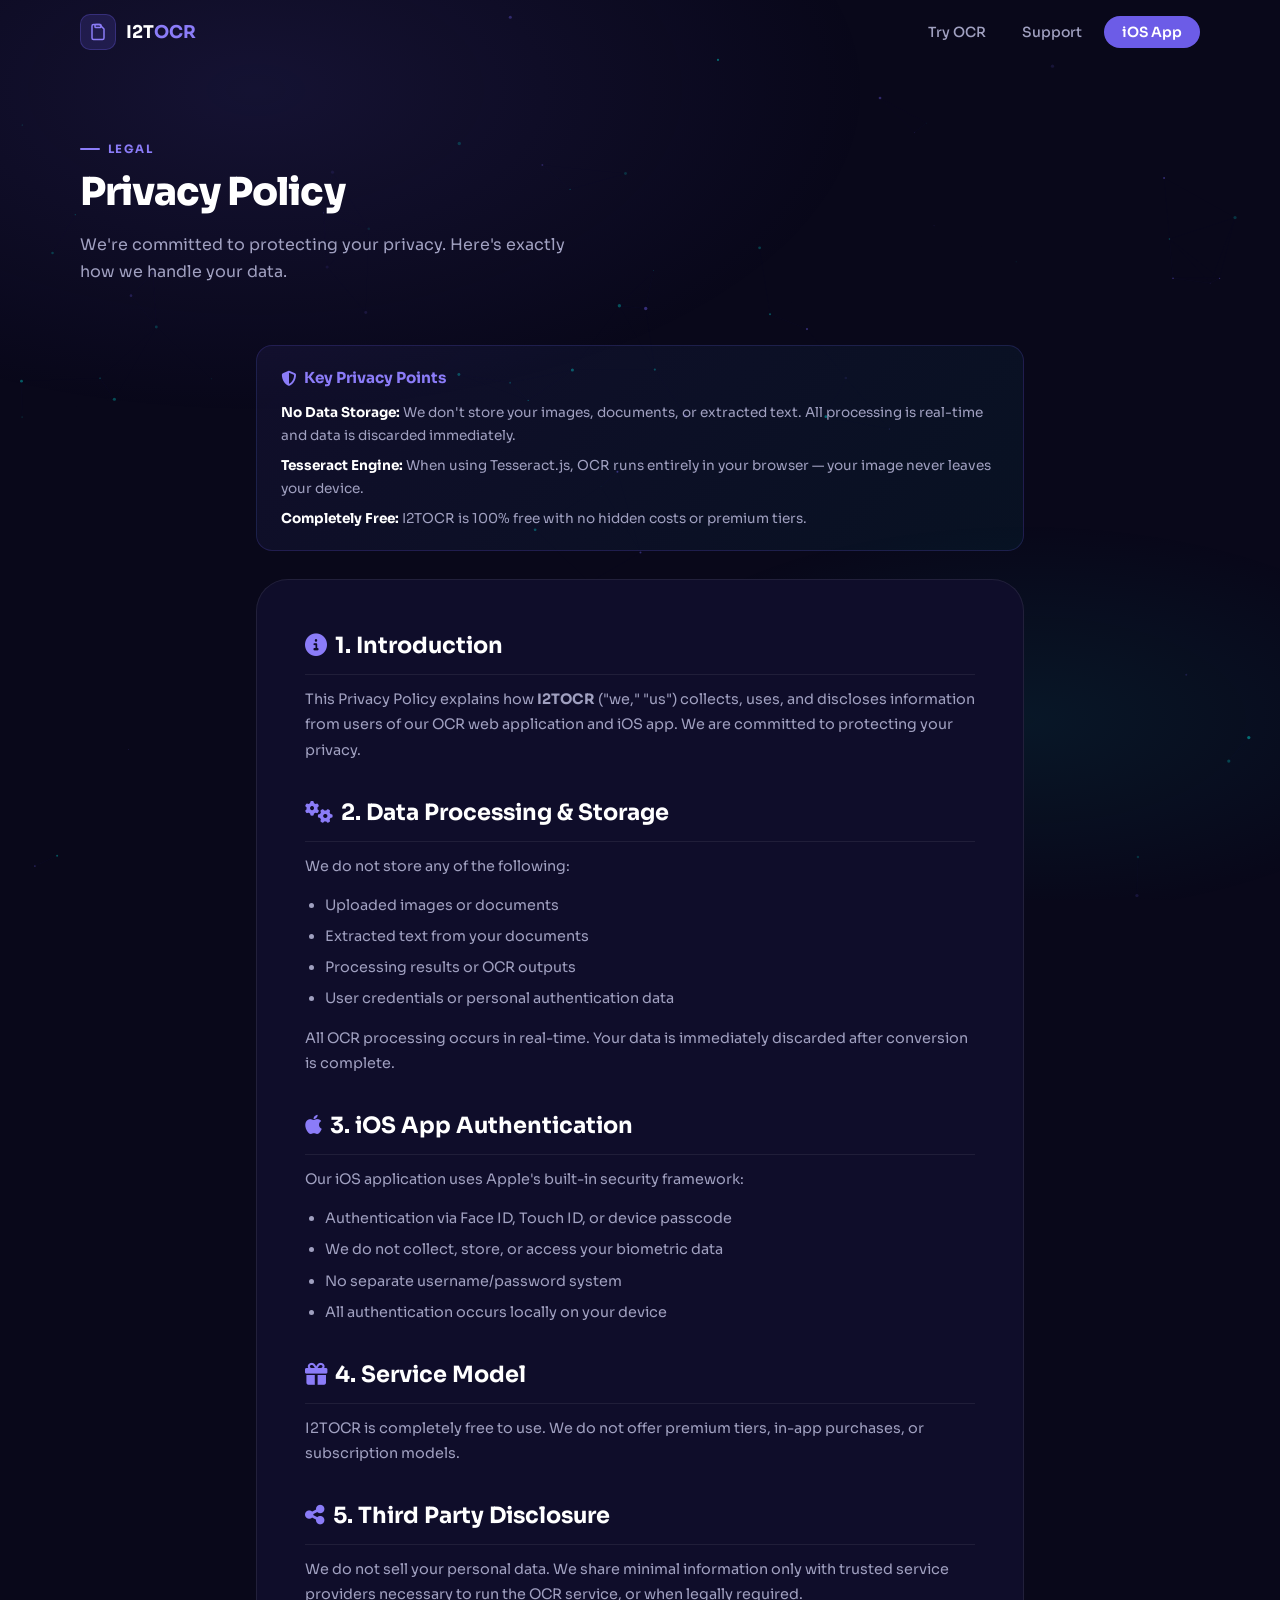
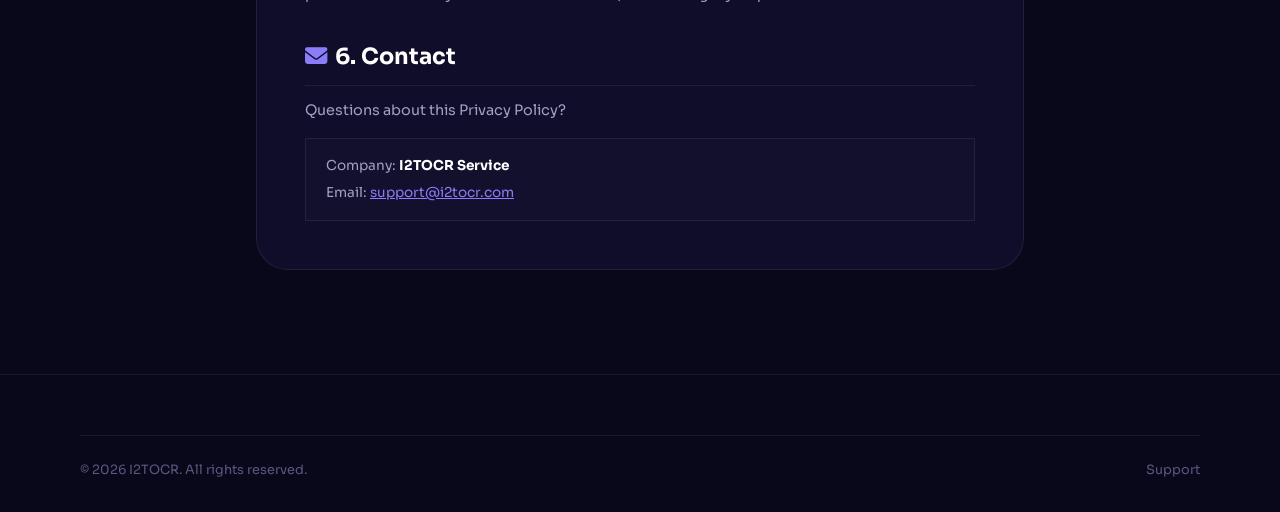
==== commit afcc900b: "update" ====
--- a/privacy-policy.html
+++ b/privacy-policy.html
@@ -105,6 +105,6 @@
   </div>
 </footer>
 
-<script src="js/app.js"></script>
+<script src="js/script.js"></script>
 </body>
 </html>
--- a/css/style.css
+++ b/css/style.css
@@ -1,1351 +1,3 @@
-/* ================================================================
-   i2t OCR — Design System
-   Inspired by the iOS app: deep navy, purple accent, teal Vision AI
-   ================================================================ */
-
-@import url('https://fonts.googleapis.com/css2?family=Sora:wght@300;400;500;600;700;800&family=JetBrains+Mono:wght@400;500;600&display=swap');
-
-/* ── Variables ─────────────────────────────────────────────────── */
-:root {
-  /* Colors */
-  --bg-deep:       #09081a;
-  --bg-card:       #0f0d2a;
-  --bg-surface:    #13102e;
-  --bg-elevated:   #1a1740;
-
-  --purple:        #6c5ce7;
-  --purple-light:  #8b7cf8;
-  --purple-dim:    rgba(108, 92, 231, 0.18);
-  --purple-glow:   rgba(108, 92, 231, 0.35);
-
-  --teal:          #00cec9;
-  --teal-light:    #55efc4;
-  --teal-dim:      rgba(0, 206, 201, 0.15);
-
-  --text-primary:  #ffffff;
-  --text-secondary:#a0a0c0;
-  --text-muted:    #5a5880;
-
-  --border:        rgba(255,255,255,0.07);
-  --border-purple: rgba(108,92,231,0.3);
-
-  /* Glass */
-  --glass-bg:      rgba(255,255,255,0.04);
-  --glass-border:  rgba(255,255,255,0.08);
-  --blur:          blur(20px);
-
-  /* Shadows */
-  --shadow-purple: 0 0 40px rgba(108,92,231,0.25);
-  --shadow-teal:   0 0 40px rgba(0,206,201,0.2);
-  --shadow-card:   0 8px 32px rgba(0,0,0,0.4);
-
-  /* Typography */
-  --font-display:  'Sora', sans-serif;
-  --font-mono:     'JetBrains Mono', monospace;
-
-  /* Spacing */
-  --radius-sm:     10px;
-  --radius-md:     16px;
-  --radius-lg:     24px;
-  --radius-xl:     32px;
-  --radius-full:   9999px;
-}
-
-/* ── Reset ──────────────────────────────────────────────────────── */
-*, *::before, *::after { margin:0; padding:0; box-sizing:border-box; }
-
-html { scroll-behavior: smooth; }
-
-body {
-  font-family: var(--font-display);
-  background: var(--bg-deep);
-  color: var(--text-primary);
-  line-height: 1.6;
-  min-height: 100vh;
-  overflow-x: hidden;
-}
-
-/* ── Background mesh ────────────────────────────────────────────── */
-body::before {
-  content: '';
-  position: fixed;
-  inset: 0;
-  background:
-    radial-gradient(ellipse 80% 60% at 20% 10%, rgba(108,92,231,0.12) 0%, transparent 60%),
-    radial-gradient(ellipse 60% 40% at 80% 80%, rgba(0,206,201,0.08) 0%, transparent 55%),
-    radial-gradient(ellipse 50% 50% at 50% 50%, rgba(15,13,42,0.8) 0%, transparent 100%);
-  pointer-events: none;
-  z-index: 0;
-}
-
-/* ── Utility ─────────────────────────────────────────────────────── */
-.container {
-  width: 90%;
-  max-width: 1160px;
-  margin: 0 auto;
-  padding: 0 16px;
-  position: relative;
-  z-index: 1;
-}
-
-.sr-only {
-  position: absolute;
-  width: 1px; height: 1px;
-  overflow: hidden;
-  clip: rect(0,0,0,0);
-  white-space: nowrap;
-}
-
-/* ── Header / Nav ────────────────────────────────────────────────── */
-.site-header {
-  position: fixed;
-  top: 0; left: 0; right: 0;
-  z-index: 1000;
-  padding: 0;
-  transition: background 0.3s, box-shadow 0.3s;
-}
-
-.site-header.scrolled {
-  background: rgba(9,8,26,0.85);
-  backdrop-filter: var(--blur);
-  -webkit-backdrop-filter: var(--blur);
-  box-shadow: 0 1px 0 var(--border);
-}
-
-.nav {
-  display: flex;
-  align-items: center;
-  justify-content: space-between;
-  height: 64px;
-}
-
-.nav-logo {
-  display: flex;
-  align-items: center;
-  gap: 10px;
-  text-decoration: none;
-  color: var(--text-primary);
-}
-
-.nav-logo-icon {
-  width: 36px; height: 36px;
-  background: var(--purple-dim);
-  border: 1px solid var(--border-purple);
-  border-radius: var(--radius-sm);
-  display: flex; align-items: center; justify-content: center;
-  font-size: 18px;
-}
-
-.nav-logo-text {
-  font-size: 1.1rem;
-  font-weight: 700;
-  letter-spacing: 0.02em;
-}
-
-.nav-logo-text span {
-  color: var(--purple-light);
-}
-
-.nav-links {
-  display: flex;
-  align-items: center;
-  gap: 8px;
-  list-style: none;
-}
-
-.nav-links a {
-  color: var(--text-secondary);
-  text-decoration: none;
-  font-size: 0.875rem;
-  font-weight: 500;
-  padding: 6px 14px;
-  border-radius: var(--radius-full);
-  transition: color 0.2s, background 0.2s;
-}
-
-.nav-links a:hover {
-  color: var(--text-primary);
-  background: var(--glass-bg);
-}
-
-.nav-cta {
-  background: var(--purple);
-  color: #fff !important;
-  border-radius: var(--radius-full) !important;
-  padding: 7px 18px !important;
-  font-weight: 600 !important;
-  transition: background 0.2s, box-shadow 0.2s, transform 0.2s !important;
-}
-
-.nav-cta:hover {
-  background: var(--purple-light) !important;
-  box-shadow: 0 0 20px var(--purple-glow) !important;
-  transform: translateY(-1px) !important;
-}
-
-/* ── Hero ────────────────────────────────────────────────────────── */
-.hero {
-  padding: 140px 0 80px;
-  position: relative;
-  overflow: hidden;
-}
-
-.hero-grid {
-  display: grid;
-  grid-template-columns: 1fr 1fr;
-  gap: 5rem;
-  align-items: center;
-}
-
-.hero-badge {
-  display: inline-flex;
-  align-items: center;
-  gap: 6px;
-  background: var(--purple-dim);
-  border: 1px solid var(--border-purple);
-  border-radius: var(--radius-full);
-  padding: 5px 14px;
-  font-size: 0.75rem;
-  font-weight: 600;
-  letter-spacing: 0.08em;
-  text-transform: uppercase;
-  color: var(--purple-light);
-  margin-bottom: 1.5rem;
-}
-
-.hero-badge .dot {
-  width: 6px; height: 6px;
-  background: var(--purple-light);
-  border-radius: 50%;
-  animation: pulse-dot 2s ease-in-out infinite;
-}
-
-@keyframes pulse-dot {
-  0%,100% { opacity: 1; transform: scale(1); }
-  50% { opacity: 0.5; transform: scale(0.7); }
-}
-
-.hero-title {
-  font-size: clamp(2.2rem, 5vw, 3.5rem);
-  font-weight: 800;
-  line-height: 1.1;
-  letter-spacing: -0.03em;
-  margin-bottom: 1.25rem;
-}
-
-.hero-title .accent {
-  background: linear-gradient(135deg, var(--purple-light), var(--teal));
-  -webkit-background-clip: text;
-  -webkit-text-fill-color: transparent;
-  background-clip: text;
-}
-
-.hero-desc {
-  font-size: 1.05rem;
-  color: var(--text-secondary);
-  line-height: 1.7;
-  margin-bottom: 2.5rem;
-  max-width: 440px;
-}
-
-.hero-actions {
-  display: flex;
-  gap: 12px;
-  flex-wrap: wrap;
-}
-
-/* ── Buttons ─────────────────────────────────────────────────────── */
-.btn {
-  display: inline-flex;
-  align-items: center;
-  gap: 8px;
-  padding: 12px 24px;
-  border-radius: var(--radius-md);
-  font-family: var(--font-display);
-  font-size: 0.9rem;
-  font-weight: 600;
-  text-decoration: none;
-  border: none;
-  cursor: pointer;
-  transition: all 0.25s ease;
-  position: relative;
-  overflow: hidden;
-}
-
-.btn-primary {
-  background: var(--purple);
-  color: #fff;
-  box-shadow: 0 4px 20px var(--purple-glow);
-}
-
-.btn-primary:hover {
-  background: var(--purple-light);
-  box-shadow: 0 6px 28px rgba(108,92,231,0.5);
-  transform: translateY(-2px);
-}
-
-.btn-ghost {
-  background: var(--glass-bg);
-  color: var(--text-primary);
-  border: 1px solid var(--glass-border);
-  backdrop-filter: var(--blur);
-}
-
-.btn-ghost:hover {
-  background: rgba(255,255,255,0.08);
-  border-color: var(--border-purple);
-  transform: translateY(-2px);
-}
-
-.btn-teal {
-  background: var(--teal);
-  color: var(--bg-deep);
-  font-weight: 700;
-  box-shadow: 0 4px 20px rgba(0,206,201,0.3);
-}
-
-.btn-teal:hover {
-  background: var(--teal-light);
-  box-shadow: 0 6px 28px rgba(0,206,201,0.45);
-  transform: translateY(-2px);
-}
-
-.btn-sm { padding: 8px 16px; font-size: 0.8rem; }
-.btn-lg { padding: 15px 32px; font-size: 1rem; }
-.btn-full { width: 100%; justify-content: center; }
-
-.btn-icon {
-  width: 38px; height: 38px;
-  border-radius: var(--radius-sm);
-  padding: 0;
-  background: var(--glass-bg);
-  border: 1px solid var(--glass-border);
-  color: var(--text-secondary);
-  display: flex; align-items: center; justify-content: center;
-  font-size: 1rem;
-  cursor: pointer;
-  transition: all 0.2s;
-}
-
-.btn-icon:hover {
-  background: var(--purple-dim);
-  border-color: var(--border-purple);
-  color: var(--purple-light);
-}
-
-/* ── Phone Mockup ─────────────────────────────────────────────────── */
-.phone-showcase {
-  display: flex;
-  justify-content: center;
-  position: relative;
-}
-
-.phone-frame {
-  width: 260px;
-  background: #0d0b24;
-  border-radius: 44px;
-  border: 1.5px solid rgba(108,92,231,0.35);
-  box-shadow:
-    0 0 0 6px rgba(108,92,231,0.08),
-    0 30px 80px rgba(0,0,0,0.6),
-    0 0 60px rgba(108,92,231,0.15);
-  overflow: hidden;
-  animation: float-phone 6s ease-in-out infinite;
-  position: relative;
-  z-index: 2;
-}
-
-@keyframes float-phone {
-  0%,100% { transform: translateY(0) rotate(-1deg); }
-  50% { transform: translateY(-16px) rotate(-1deg); }
-}
-
-.phone-notch {
-  width: 110px; height: 30px;
-  background: #000;
-  border-radius: 0 0 18px 18px;
-  margin: 0 auto;
-  position: relative;
-  z-index: 10;
-}
-
-.phone-screen {
-  padding: 0 14px 24px;
-  min-height: 520px;
-  display: flex;
-  flex-direction: column;
-}
-
-/* Onboarding screen mock */
-.mock-onboarding {
-  flex: 1;
-  display: flex;
-  flex-direction: column;
-  align-items: center;
-  justify-content: space-between;
-  padding: 20px 0 10px;
-  text-align: center;
-}
-
-.mock-skip {
-  align-self: flex-start;
-  font-size: 0.65rem;
-  color: var(--text-muted);
-  font-family: var(--font-display);
-}
-
-.mock-icon-circle {
-  width: 100px; height: 100px;
-  background: radial-gradient(circle at 40% 40%, rgba(108,92,231,0.3), rgba(108,92,231,0.1));
-  border-radius: 50%;
-  display: flex; align-items: center; justify-content: center;
-  border: 1px solid rgba(108,92,231,0.25);
-  position: relative;
-}
-
-.mock-icon-circle::before {
-  content: '';
-  position: absolute;
-  inset: -12px;
-  border-radius: 50%;
-  background: rgba(108,92,231,0.06);
-}
-
-.mock-icon-circle svg {
-  width: 40px; height: 40px;
-  color: var(--purple-light);
-}
-
-.mock-badge {
-  font-size: 0.55rem;
-  letter-spacing: 0.1em;
-  font-weight: 700;
-  color: var(--purple-light);
-  font-family: var(--font-display);
-  text-transform: uppercase;
-}
-
-.mock-title {
-  font-size: 1.05rem;
-  font-weight: 800;
-  color: var(--text-primary);
-  font-family: var(--font-display);
-  line-height: 1.2;
-}
-
-.mock-desc {
-  font-size: 0.6rem;
-  color: var(--text-secondary);
-  line-height: 1.5;
-  font-family: var(--font-display);
-}
-
-.mock-dots {
-  display: flex;
-  gap: 5px;
-  justify-content: center;
-}
-
-.mock-dot {
-  width: 6px; height: 6px;
-  border-radius: 3px;
-  background: rgba(255,255,255,0.2);
-}
-
-.mock-dot.active {
-  width: 18px;
-  background: var(--purple);
-}
-
-.mock-btn {
-  width: 100%;
-  background: var(--purple);
-  color: #fff;
-  border: none;
-  border-radius: 14px;
-  padding: 12px;
-  font-size: 0.75rem;
-  font-weight: 600;
-  font-family: var(--font-display);
-  display: flex; align-items: center; justify-content: center;
-  gap: 6px;
-}
-
-/* Floating cards around phone */
-.phone-orbit {
-  position: absolute;
-  inset: -40px;
-  z-index: 1;
-  pointer-events: none;
-}
-
-.orbit-card {
-  position: absolute;
-  background: var(--bg-card);
-  border: 1px solid var(--glass-border);
-  border-radius: var(--radius-md);
-  padding: 10px 14px;
-  display: flex;
-  align-items: center;
-  gap: 8px;
-  font-size: 0.72rem;
-  font-weight: 500;
-  color: var(--text-secondary);
-  box-shadow: var(--shadow-card);
-  backdrop-filter: var(--blur);
-  white-space: nowrap;
-}
-
-.orbit-card .icon {
-  width: 28px; height: 28px;
-  border-radius: 8px;
-  display: flex; align-items: center; justify-content: center;
-  font-size: 14px;
-}
-
-.orbit-card.vision {
-  top: 30%;
-  right: -20px;
-  border-color: rgba(0,206,201,0.25);
-  animation: orbit-float 5s ease-in-out infinite;
-}
-
-.orbit-card.vision .icon { background: var(--teal-dim); }
-
-.orbit-card.ocr {
-  bottom: 25%;
-  left: -30px;
-  border-color: var(--border-purple);
-  animation: orbit-float 7s ease-in-out infinite reverse;
-}
-
-.orbit-card.ocr .icon { background: var(--purple-dim); }
-
-@keyframes orbit-float {
-  0%,100% { transform: translateY(0); }
-  50% { transform: translateY(-10px); }
-}
-
-/* ── Section Base ────────────────────────────────────────────────── */
-section { position: relative; z-index: 1; }
-
-.section-label {
-  font-size: 0.72rem;
-  font-weight: 700;
-  letter-spacing: 0.12em;
-  text-transform: uppercase;
-  color: var(--purple-light);
-  margin-bottom: 0.75rem;
-  display: flex;
-  align-items: center;
-  gap: 8px;
-}
-
-.section-label::before {
-  content: '';
-  width: 20px; height: 2px;
-  background: var(--purple-light);
-  border-radius: 1px;
-}
-
-.section-title {
-  font-size: clamp(1.6rem, 3.5vw, 2.4rem);
-  font-weight: 800;
-  line-height: 1.15;
-  letter-spacing: -0.025em;
-  margin-bottom: 1rem;
-}
-
-.section-desc {
-  color: var(--text-secondary);
-  font-size: 1rem;
-  max-width: 520px;
-  line-height: 1.7;
-}
-
-/* ── OCR Tool Section ────────────────────────────────────────────── */
-.ocr-section {
-  padding: 80px 0;
-}
-
-.ocr-section-head {
-  margin-bottom: 48px;
-}
-
-/* Engine Tabs */
-.engine-tabs {
-  display: flex;
-  gap: 8px;
-  margin-top: 24px;
-  flex-wrap: wrap;
-}
-
-.engine-tab {
-  display: flex;
-  align-items: center;
-  gap: 8px;
-  padding: 10px 18px;
-  border-radius: var(--radius-full);
-  border: 1px solid var(--glass-border);
-  background: var(--glass-bg);
-  color: var(--text-secondary);
-  font-size: 0.85rem;
-  font-weight: 500;
-  cursor: pointer;
-  transition: all 0.2s;
-  font-family: var(--font-display);
-}
-
-.engine-tab:hover {
-  border-color: var(--border-purple);
-  color: var(--text-primary);
-}
-
-.engine-tab.active-purple {
-  background: var(--purple-dim);
-  border-color: var(--purple);
-  color: var(--purple-light);
-}
-
-.engine-tab.active-teal {
-  background: var(--teal-dim);
-  border-color: var(--teal);
-  color: var(--teal);
-}
-
-.engine-tab .tab-dot {
-  width: 8px; height: 8px;
-  border-radius: 50%;
-}
-
-.engine-tab.active-purple .tab-dot { background: var(--purple-light); }
-.engine-tab.active-teal .tab-dot { background: var(--teal); }
-
-/* OCR Box */
-.ocr-box {
-  background: var(--bg-card);
-  border: 1px solid var(--glass-border);
-  border-radius: var(--radius-xl);
-  overflow: hidden;
-  box-shadow: var(--shadow-card);
-}
-
-.ocr-box-header {
-  padding: 20px 24px;
-  border-bottom: 1px solid var(--border);
-  display: flex;
-  align-items: center;
-  justify-content: space-between;
-}
-
-.ocr-status {
-  display: flex;
-  align-items: center;
-  gap: 8px;
-  font-size: 0.82rem;
-  font-weight: 500;
-  color: var(--text-secondary);
-}
-
-.status-dot {
-  width: 8px; height: 8px;
-  border-radius: 50%;
-  background: var(--teal);
-  box-shadow: 0 0 8px var(--teal);
-  animation: blink 2s ease-in-out infinite;
-}
-
-@keyframes blink {
-  0%,100% { opacity: 1; }
-  50% { opacity: 0.3; }
-}
-
-.ocr-engine-badge {
-  font-size: 0.72rem;
-  font-weight: 600;
-  padding: 4px 10px;
-  border-radius: var(--radius-full);
-  background: var(--purple-dim);
-  color: var(--purple-light);
-  border: 1px solid var(--border-purple);
-  font-family: var(--font-mono);
-}
-
-.ocr-engine-badge.teal {
-  background: var(--teal-dim);
-  color: var(--teal);
-  border-color: rgba(0,206,201,0.3);
-}
-
-/* Upload Area */
-.upload-zone {
-  margin: 24px;
-  border: 1.5px dashed rgba(108,92,231,0.3);
-  border-radius: var(--radius-lg);
-  padding: 60px 32px;
-  text-align: center;
-  cursor: pointer;
-  transition: all 0.25s;
-  position: relative;
-  background: rgba(108,92,231,0.03);
-}
-
-.upload-zone:hover,
-.upload-zone.drag-over {
-  border-color: var(--purple);
-  background: var(--purple-dim);
-}
-
-.upload-zone input[type="file"] {
-  position: absolute;
-  inset: 0;
-  opacity: 0;
-  cursor: pointer;
-  width: 100%; height: 100%;
-}
-
-.upload-icon-wrap {
-  width: 72px; height: 72px;
-  margin: 0 auto 20px;
-  background: var(--purple-dim);
-  border-radius: var(--radius-lg);
-  display: flex; align-items: center; justify-content: center;
-  font-size: 2rem;
-  border: 1px solid var(--border-purple);
-}
-
-.upload-title {
-  font-size: 1.1rem;
-  font-weight: 700;
-  margin-bottom: 8px;
-}
-
-.upload-subtitle {
-  font-size: 0.85rem;
-  color: var(--text-secondary);
-  margin-bottom: 20px;
-}
-
-.upload-formats {
-  display: flex;
-  gap: 6px;
-  justify-content: center;
-  flex-wrap: wrap;
-}
-
-.format-chip {
-  font-size: 0.7rem;
-  font-weight: 600;
-  padding: 3px 10px;
-  border-radius: var(--radius-full);
-  background: var(--glass-bg);
-  border: 1px solid var(--glass-border);
-  color: var(--text-muted);
-  font-family: var(--font-mono);
-}
-
-/* Workspace (after upload) */
-.ocr-workspace {
-  display: none;
-  padding: 24px;
-  gap: 20px;
-  flex-direction: column;
-}
-
-.ocr-workspace.visible { display: flex; }
-
-.workspace-panels {
-  display: grid;
-  grid-template-columns: 1fr 1fr;
-  gap: 16px;
-}
-
-.panel {
-  background: var(--bg-surface);
-  border: 1px solid var(--border);
-  border-radius: var(--radius-lg);
-  overflow: hidden;
-}
-
-.panel-header {
-  padding: 12px 16px;
-  border-bottom: 1px solid var(--border);
-  display: flex;
-  align-items: center;
-  justify-content: space-between;
-  font-size: 0.75rem;
-  font-weight: 600;
-  color: var(--text-secondary);
-  letter-spacing: 0.05em;
-  text-transform: uppercase;
-}
-
-.panel-body {
-  padding: 16px;
-  min-height: 220px;
-  position: relative;
-}
-
-.image-preview-wrap {
-  width: 100%;
-  height: 220px;
-  display: flex;
-  align-items: center;
-  justify-content: center;
-  overflow: hidden;
-  border-radius: var(--radius-sm);
-}
-
-.image-preview-wrap img {
-  max-width: 100%;
-  max-height: 100%;
-  object-fit: contain;
-  border-radius: var(--radius-sm);
-}
-
-.text-output-wrap {
-  position: relative;
-  height: 220px;
-}
-
-.extracted-text {
-  width: 100%;
-  height: 100%;
-  background: transparent;
-  border: none;
-  color: var(--text-primary);
-  font-family: var(--font-mono);
-  font-size: 0.82rem;
-  line-height: 1.6;
-  resize: none;
-  outline: none;
-  padding: 4px;
-}
-
-.extracted-text::placeholder {
-  color: var(--text-muted);
-  font-family: var(--font-display);
-}
-
-.char-count {
-  position: absolute;
-  bottom: 6px;
-  right: 8px;
-  font-size: 0.65rem;
-  color: var(--text-muted);
-  font-family: var(--font-mono);
-  pointer-events: none;
-}
-
-/* Workspace Actions */
-.workspace-actions {
-  display: flex;
-  gap: 10px;
-}
-
-/* OCR Loading Overlay */
-.ocr-loading {
-  position: absolute;
-  inset: 0;
-  background: rgba(9,8,26,0.85);
-  backdrop-filter: var(--blur);
-  border-radius: var(--radius-sm);
-  display: flex;
-  flex-direction: column;
-  align-items: center;
-  justify-content: center;
-  gap: 12px;
-  z-index: 50;
-  opacity: 0;
-  pointer-events: none;
-  transition: opacity 0.3s;
-}
-
-.ocr-loading.visible {
-  opacity: 1;
-  pointer-events: all;
-}
-
-.loader-ring {
-  position: relative;
-  width: 56px; height: 56px;
-}
-
-.loader-ring::before,
-.loader-ring::after {
-  content: '';
-  position: absolute;
-  border-radius: 50%;
-  border: 2.5px solid transparent;
-}
-
-.loader-ring::before {
-  inset: 0;
-  border-top-color: var(--purple-light);
-  animation: spin 1.2s linear infinite;
-}
-
-.loader-ring::after {
-  inset: 8px;
-  border-top-color: var(--teal);
-  animation: spin 0.9s linear infinite reverse;
-}
-
-@keyframes spin {
-  to { transform: rotate(360deg); }
-}
-
-.loader-text {
-  font-size: 0.78rem;
-  color: var(--text-secondary);
-  font-weight: 500;
-}
-
-/* ── Language Modal ───────────────────────────────────────────────── */
-.modal-overlay {
-  position: fixed;
-  inset: 0;
-  background: rgba(0,0,0,0.7);
-  backdrop-filter: blur(8px);
-  -webkit-backdrop-filter: blur(8px);
-  z-index: 2000;
-  display: flex;
-  align-items: center;
-  justify-content: center;
-  opacity: 0;
-  pointer-events: none;
-  transition: opacity 0.25s;
-}
-
-.modal-overlay.open {
-  opacity: 1;
-  pointer-events: all;
-}
-
-.modal-box {
-  background: var(--bg-card);
-  border: 1px solid var(--glass-border);
-  border-radius: var(--radius-xl);
-  padding: 32px;
-  width: min(400px, 90vw);
-  box-shadow: var(--shadow-purple);
-  transform: scale(0.95) translateY(10px);
-  transition: transform 0.25s;
-}
-
-.modal-overlay.open .modal-box {
-  transform: scale(1) translateY(0);
-}
-
-.modal-header {
-  margin-bottom: 24px;
-}
-
-.modal-title {
-  font-size: 1.25rem;
-  font-weight: 700;
-  margin-bottom: 6px;
-}
-
-.modal-subtitle {
-  font-size: 0.85rem;
-  color: var(--text-secondary);
-}
-
-.lang-select {
-  width: 100%;
-  padding: 12px 16px;
-  background: var(--bg-surface);
-  border: 1px solid var(--glass-border);
-  border-radius: var(--radius-md);
-  color: var(--text-primary);
-  font-size: 0.9rem;
-  font-family: var(--font-display);
-  cursor: pointer;
-  margin-bottom: 20px;
-  appearance: none;
-  background-image: url("data:image/svg+xml,%3Csvg xmlns='http://www.w3.org/2000/svg' width='16' height='16' fill='%23a0a0c0' viewBox='0 0 16 16'%3E%3Cpath d='M7.247 11.14 2.451 5.658C1.885 5.013 2.345 4 3.204 4h9.592a1 1 0 0 1 .753 1.659l-4.796 5.48a1 1 0 0 1-1.506 0z'/%3E%3C/svg%3E");
-  background-repeat: no-repeat;
-  background-position: calc(100% - 14px) center;
-  padding-right: 40px;
-  outline: none;
-  transition: border-color 0.2s;
-}
-
-.lang-select:focus { border-color: var(--purple); }
-.lang-select option { background: var(--bg-deep); }
-
-.modal-footer {
-  display: flex;
-  gap: 10px;
-}
-
-/* ── Features ────────────────────────────────────────────────────── */
-.features-section {
-  padding: 80px 0;
-}
-
-.features-grid {
-  display: grid;
-  grid-template-columns: repeat(3, 1fr);
-  gap: 16px;
-  margin-top: 48px;
-}
-
-.feature-card {
-  background: var(--bg-card);
-  border: 1px solid var(--glass-border);
-  border-radius: var(--radius-lg);
-  padding: 28px 24px;
-  transition: border-color 0.25s, transform 0.25s, box-shadow 0.25s;
-  cursor: default;
-}
-
-.feature-card:hover {
-  border-color: var(--border-purple);
-  transform: translateY(-4px);
-  box-shadow: var(--shadow-purple);
-}
-
-.feature-icon {
-  width: 48px; height: 48px;
-  border-radius: var(--radius-md);
-  display: flex; align-items: center; justify-content: center;
-  font-size: 1.3rem;
-  margin-bottom: 18px;
-}
-
-.feature-icon.purple {
-  background: var(--purple-dim);
-  border: 1px solid var(--border-purple);
-}
-
-.feature-icon.teal {
-  background: var(--teal-dim);
-  border: 1px solid rgba(0,206,201,0.25);
-}
-
-.feature-title {
-  font-size: 1rem;
-  font-weight: 700;
-  margin-bottom: 8px;
-}
-
-.feature-desc {
-  font-size: 0.83rem;
-  color: var(--text-secondary);
-  line-height: 1.6;
-}
-
-/* ── Steps ───────────────────────────────────────────────────────── */
-.steps-section {
-  padding: 80px 0;
-  background: linear-gradient(180deg, transparent, rgba(108,92,231,0.04), transparent);
-}
-
-.steps-grid {
-  display: grid;
-  grid-template-columns: repeat(3, 1fr);
-  gap: 24px;
-  margin-top: 48px;
-  position: relative;
-}
-
-.steps-grid::before {
-  content: '';
-  position: absolute;
-  top: 32px;
-  left: calc(16.66% + 24px);
-  right: calc(16.66% + 24px);
-  height: 1px;
-  background: linear-gradient(90deg, var(--purple-dim), var(--purple-dim));
-  border-top: 1px dashed rgba(108,92,231,0.3);
-  z-index: 0;
-}
-
-.step-card {
-  text-align: center;
-  position: relative;
-  z-index: 1;
-}
-
-.step-num {
-  width: 64px; height: 64px;
-  background: var(--bg-card);
-  border: 1px solid var(--border-purple);
-  border-radius: 50%;
-  display: flex; align-items: center; justify-content: center;
-  font-size: 1.3rem;
-  font-weight: 800;
-  color: var(--purple-light);
-  margin: 0 auto 20px;
-  font-family: var(--font-mono);
-  position: relative;
-  z-index: 1;
-}
-
-.step-title {
-  font-size: 1rem;
-  font-weight: 700;
-  margin-bottom: 8px;
-}
-
-.step-desc {
-  font-size: 0.83rem;
-  color: var(--text-secondary);
-  line-height: 1.6;
-}
-
-/* ── Footer ──────────────────────────────────────────────────────── */
-.site-footer {
-  padding: 60px 0 32px;
-  border-top: 1px solid var(--border);
-  position: relative;
-  z-index: 1;
-}
-
-.footer-grid {
-  display: grid;
-  grid-template-columns: 1.5fr 1fr 1fr 1fr;
-  gap: 40px;
-  margin-bottom: 48px;
-}
-
-.footer-brand p {
-  font-size: 0.85rem;
-  color: var(--text-secondary);
-  line-height: 1.7;
-  margin-top: 12px;
-  max-width: 240px;
-}
-
-.footer-col h4 {
-  font-size: 0.78rem;
-  font-weight: 700;
-  letter-spacing: 0.08em;
-  text-transform: uppercase;
-  color: var(--text-muted);
-  margin-bottom: 16px;
-}
-
-.footer-col ul {
-  list-style: none;
-  display: flex;
-  flex-direction: column;
-  gap: 10px;
-}
-
-.footer-col a {
-  color: var(--text-secondary);
-  text-decoration: none;
-  font-size: 0.85rem;
-  transition: color 0.2s;
-}
-
-.footer-col a:hover { color: var(--purple-light); }
-
-.footer-bottom {
-  border-top: 1px solid var(--border);
-  padding-top: 24px;
-  display: flex;
-  align-items: center;
-  justify-content: space-between;
-  font-size: 0.8rem;
-  color: var(--text-muted);
-}
-
-.footer-social {
-  display: flex;
-  gap: 8px;
-  margin-top: 16px;
-}
-
-.social-link {
-  width: 34px; height: 34px;
-  background: var(--glass-bg);
-  border: 1px solid var(--glass-border);
-  border-radius: var(--radius-sm);
-  display: flex; align-items: center; justify-content: center;
-  color: var(--text-secondary);
-  text-decoration: none;
-  font-size: 0.85rem;
-  transition: all 0.2s;
-}
-
-.social-link:hover {
-  background: var(--purple-dim);
-  border-color: var(--border-purple);
-  color: var(--purple-light);
-}
-
-/* ── Support & Privacy Pages ─────────────────────────────────────── */
-.page-hero {
-  padding: 140px 0 60px;
-}
-
-.page-hero-inner {
-  max-width: 640px;
-}
-
-.content-box {
-  background: var(--bg-card);
-  border: 1px solid var(--glass-border);
-  border-radius: var(--radius-xl);
-  padding: 48px;
-  margin-bottom: 24px;
-}
-
-.content-box h2 {
-  font-size: 1.4rem;
-  font-weight: 700;
-  margin: 32px 0 12px;
-  padding-bottom: 10px;
-  border-bottom: 1px solid var(--border);
-}
-
-.content-box h2:first-child { margin-top: 0; }
-
-.content-box p {
-  color: var(--text-secondary);
-  font-size: 0.9rem;
-  line-height: 1.75;
-  margin-bottom: 14px;
-}
-
-.content-box ul {
-  color: var(--text-secondary);
-  font-size: 0.9rem;
-  line-height: 1.75;
-  padding-left: 20px;
-  margin-bottom: 14px;
-}
-
-.content-box ul li { margin-bottom: 6px; }
-
-.highlight-box {
-  background: linear-gradient(135deg, rgba(108,92,231,0.08), rgba(0,206,201,0.05));
-  border: 1px solid rgba(108,92,231,0.2);
-  border-radius: var(--radius-md);
-  padding: 20px 24px;
-  margin-bottom: 28px;
-}
-
-.highlight-box h3 {
-  font-size: 0.95rem;
-  font-weight: 700;
-  color: var(--purple-light);
-  margin-bottom: 12px;
-  display: flex;
-  align-items: center;
-  gap: 8px;
-}
-
-.highlight-box p {
-  font-size: 0.85rem;
-  color: var(--text-secondary);
-  line-height: 1.65;
-  margin-bottom: 8px;
-}
-
-.highlight-box p:last-child { margin-bottom: 0; }
-
-/* Support form */
-.form-group { margin-bottom: 18px; }
-
-.form-label {
-  display: block;
-  font-size: 0.82rem;
-  font-weight: 600;
-  color: var(--text-secondary);
-  margin-bottom: 7px;
-}
-
-.form-input {
-  width: 100%;
-  padding: 12px 16px;
-  background: var(--bg-surface);
-  border: 1px solid var(--glass-border);
-  border-radius: var(--radius-md);
-  color: var(--text-primary);
-  font-size: 0.9rem;
-  font-family: var(--font-display);
-  outline: none;
-  transition: border-color 0.2s, box-shadow 0.2s;
-}
-
-.form-input:focus {
-  border-color: var(--purple);
-  box-shadow: 0 0 0 3px rgba(108,92,231,0.1);
-}
-
-.form-input::placeholder { color: var(--text-muted); }
-
-textarea.form-input {
-  min-height: 140px;
-  resize: vertical;
-}
-
-.success-banner {
-  display: none;
-  background: linear-gradient(135deg, rgba(0,206,201,0.1), rgba(85,239,196,0.05));
-  border: 1px solid rgba(0,206,201,0.3);
-  border-radius: var(--radius-md);
-  padding: 20px 24px;
-  text-align: center;
-  margin-top: 20px;
-}
-
-.success-banner.visible { display: block; }
-
-.success-banner h3 {
-  font-size: 1rem;
-  font-weight: 700;
-  color: var(--teal);
-  margin-bottom: 6px;
-}
-
-.success-banner p {
-  font-size: 0.85rem;
-  color: var(--text-secondary);
-}
-
-/* ── Particles canvas ─────────────────────────────────────────────── */
-#particles-canvas {
-  position: fixed;
-  inset: 0;
-  pointer-events: none;
-  z-index: 0;
-}
-
-/* ── Scrollbar ───────────────────────────────────────────────────── */
-::-webkit-scrollbar { width: 6px; }
-::-webkit-scrollbar-track { background: var(--bg-deep); }
-::-webkit-scrollbar-thumb {
-  background: var(--purple-dim);
-  border-radius: 3px;
-}
-
-/* ── Responsive ──────────────────────────────────────────────────── */
-@media (max-width: 900px) {
-  .hero-grid { grid-template-columns: 1fr; gap: 3rem; }
-  .phone-showcase { order: -1; }
-  .features-grid { grid-template-columns: 1fr 1fr; }
-  .steps-grid { grid-template-columns: 1fr; }
-  .steps-grid::before { display: none; }
-  .footer-grid { grid-template-columns: 1fr 1fr; gap: 32px; }
-  .workspace-panels { grid-template-columns: 1fr; }
-}
-
-@media (max-width: 640px) {
-  .nav-links { display: none; }
-  .hero { padding: 110px 0 60px; }
-  .features-grid { grid-template-columns: 1fr; }
-  .footer-grid { grid-template-columns: 1fr; }
-  .content-box { padding: 28px 24px; }
-  .hero-actions { flex-direction: column; }
-  .engine-tabs { gap: 6px; }
-  .engine-tab { padding: 8px 12px; font-size: 0.78rem; }
-}
 
 @import url('https://fonts.googleapis.com/css2?family=Sora:wght@300;400;500;600;700;800&family=JetBrains+Mono:wght@400;500;600&display=swap');
 
@@ -1537,15 +189,18 @@
   background:rgba(108,92,231,.07);
 }
 
-/* File input — hidden but positioned to NOT block click on zone */
+/* File input — visually hidden; <label for="file-input"> opens picker on zone click */
 .upload-zone input[type="file"] {
   position:absolute;
-  inset:0;
+  width:1px;
+  height:1px;
+  padding:0;
+  margin:-1px;
+  overflow:hidden;
+  clip:rect(0, 0, 0, 0);
+  white-space:nowrap;
+  border:0;
   opacity:0;
-  width:100%; height:100%;
-  cursor:pointer;
-  /* pointer-events:none so zone click fires, then we call fileInput.click() */
-  pointer-events:none;
 }
 
 .upload-icon-wrap { width:72px; height:72px; margin:0 auto 20px; background:var(--purple-dim); border-radius:var(--r-lg); display:flex; align-items:center; justify-content:center; font-size:2rem; border:1px solid var(--border-purple); }
